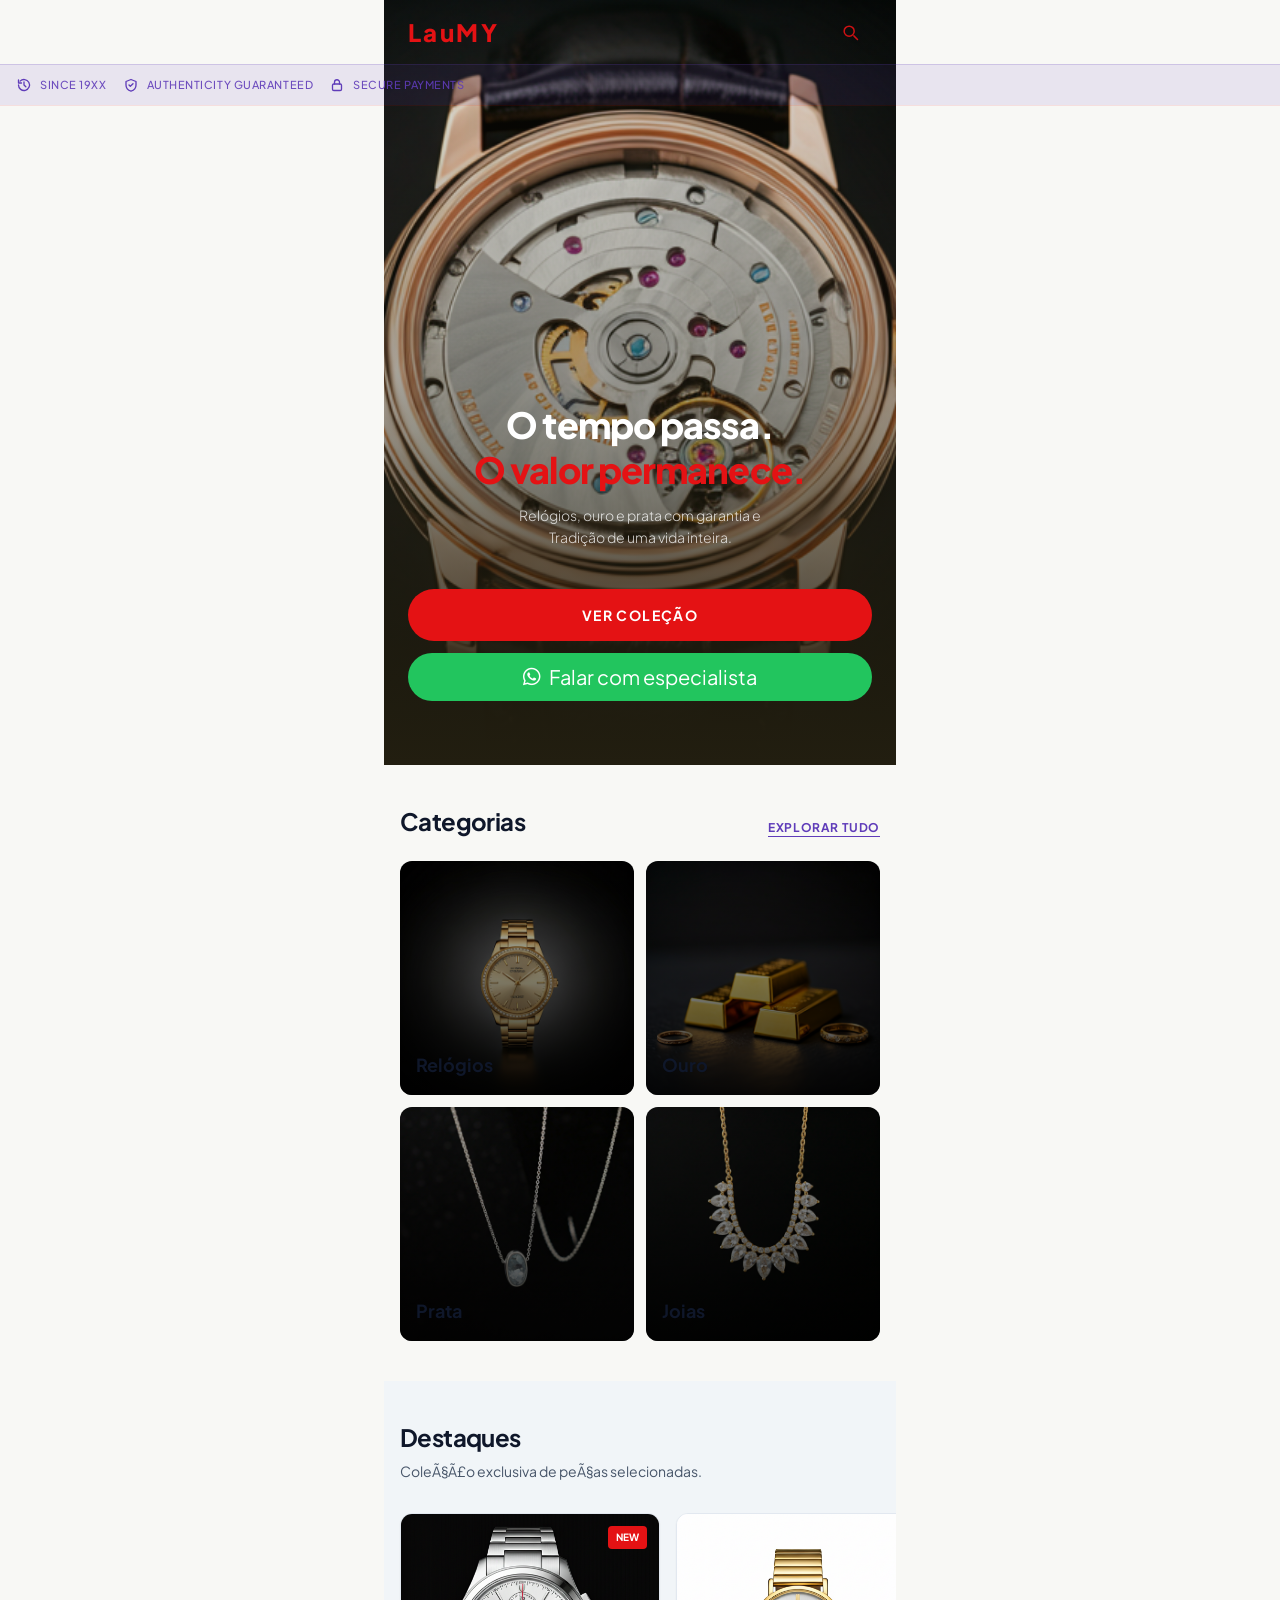
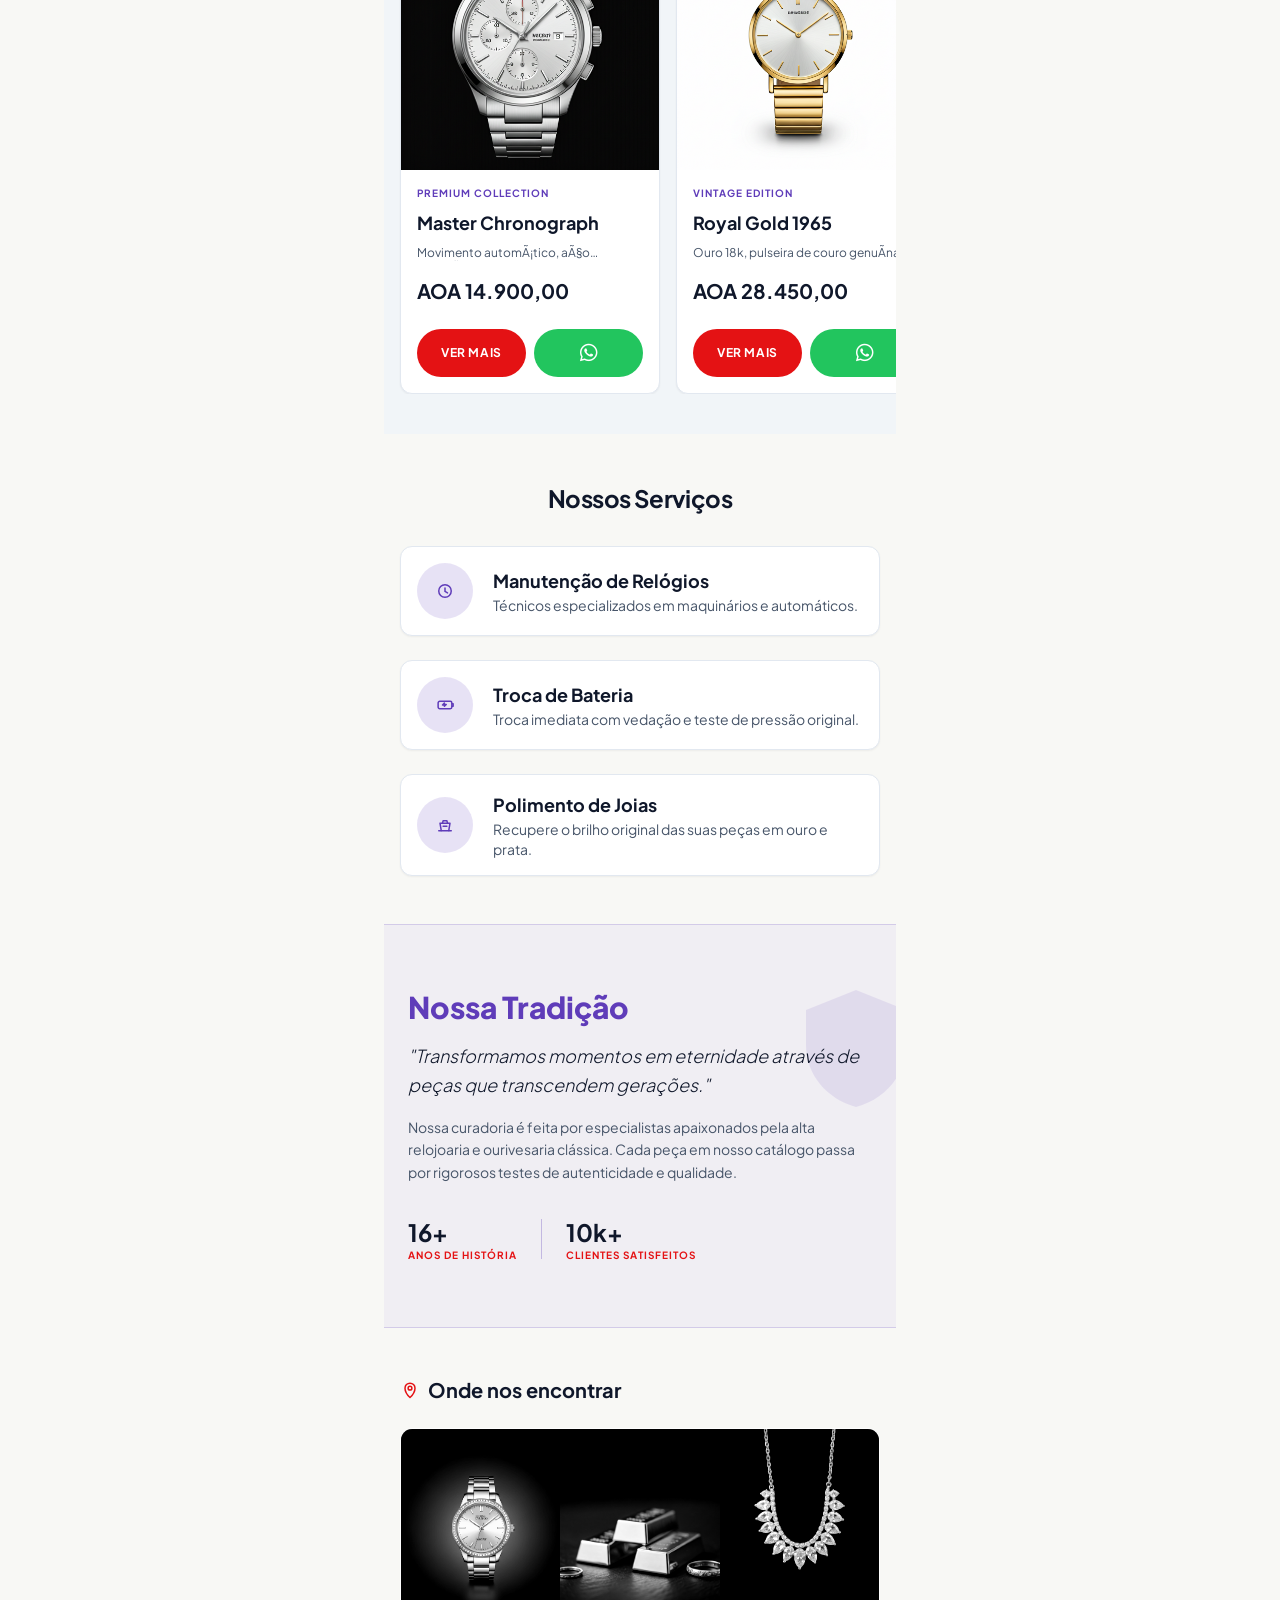
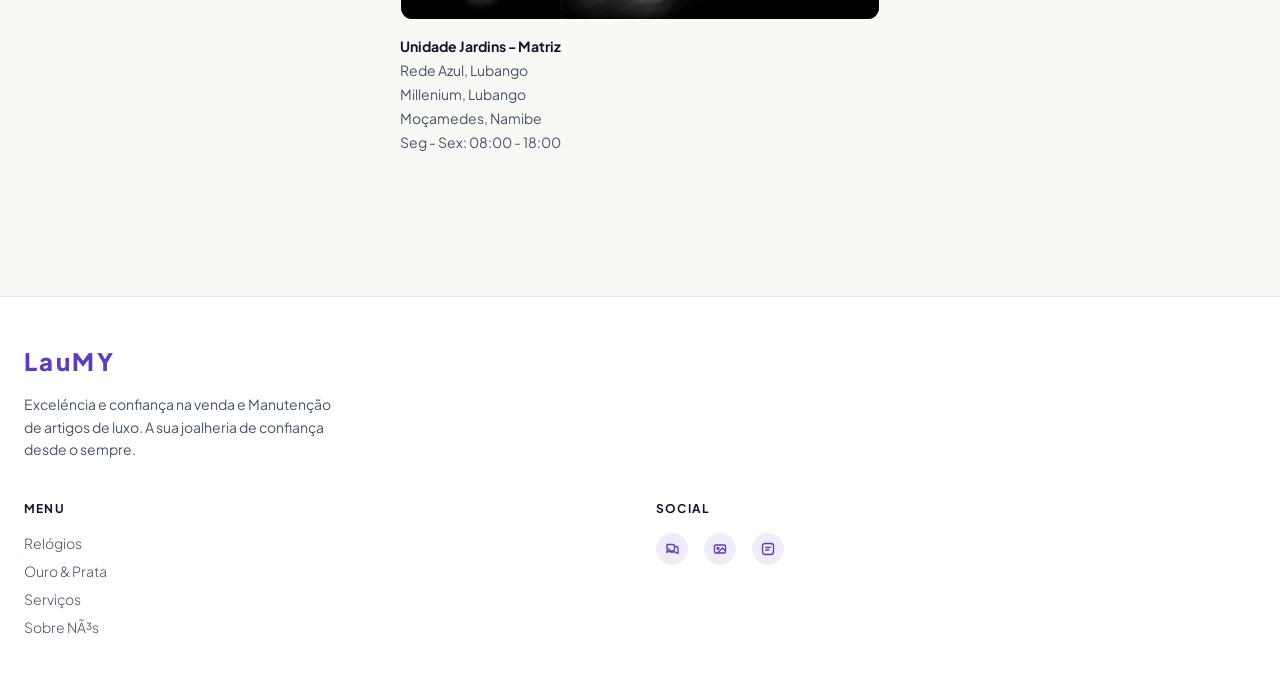
==== index.html @ af0b9d55 "primeiro commit" ====
﻿<!DOCTYPE html>

<html lang="pt-BR">

<head>
    <meta charset="utf-8" />
    <meta content="width=device-width, initial-scale=1.0" name="viewport" />
    <title>LauMY Watch &amp; Jewelry</title>
    <script src="assets/js/tailwind-cdn.forms-container-queries.js"></script>
    <link href="assets/css/plus-jakarta-sans.css" rel="stylesheet" />
    <link href="https://cdnjs.cloudflare.com/ajax/libs/font-awesome/6.7.2/css/all.min.css" rel="stylesheet" />
    <script id="tailwind-config">
        tailwind.config = {
            darkMode: "class",
            theme: {
                extend: {
                    colors: {
                        "primary": "#e41214",
                        "secondary": "#5f3cb9",
                        "background-light": "#f8f8f5",
                        "background-dark": "#221e10",
                    },
                    fontFamily: {
                        "display": ["Plus Jakarta Sans", "sans-serif"]
                    },
                    borderRadius: {
                        "DEFAULT": "0.25rem",
                        "lg": "0.5rem",
                        "xl": "0.75rem",
                        "full": "9999px"
                    },
                },
            },
        }
    </script>
    <style>
        body {
            font-family: 'Plus Jakarta Sans', sans-serif;
        }

        .hide-scrollbar::-webkit-scrollbar {
            display: none;
        }

        .hide-scrollbar {
            -ms-overflow-style: none;
            scrollbar-width: none;
        }

        .icon {
            width: 1.25rem;
            height: 1.25rem;
            stroke: currentColor;
            stroke-width: 1.8;
            fill: none;
            stroke-linecap: round;
            stroke-linejoin: round;
            flex-shrink: 0;
        }

        .icon-sm {
            width: 1rem;
            height: 1rem;
            stroke-width: 2;
        }

        .icon-lg {
            width: 1.5rem;
            height: 1.5rem;
        }
    </style>
    <style>
        body {
            min-height: max(884px, 100dvh);
        }
    </style>
</head>

<body class="bg-background-light text-slate-900 font-display overflow-x-hidden">
    <!-- Top Header -->
    <!-- Header -->
    <header class="fixed top-0 left-0 right-0 z-50 glass-header border-b border-primary/10">
        <div class="flex items-center justify-between px-6 h-16 max-w-lg mx-auto">

            <h1 class="text-2xl font-black tracking-widest text-primary">LauMY</h1>

            <div class="flex items-center gap-3">
                <svg aria-hidden="true" class="icon text-primary/90" viewBox="0 0 24 24">
                    <path d="m21 21-4.35-4.35" />
                    <circle cx="11" cy="11" r="6" />
                </svg>
                <div class="relative">
                </div>
            </div>
        </div>
        <!-- Info Banner (Horizontal Scroll) -->
        <div class="flex max-w-full gap-4 px-4 py-2 overflow-x-auto hide-scrollbar bg-secondary/10 border-t border-secondary/20">
            <div class="flex h-6 shrink-0 items-center justify-center gap-x-2">
                <svg aria-hidden="true" class="icon icon-sm text-secondary" viewBox="0 0 24 24">
                    <path d="M12 7.5v4.5l2.75 2.75" />
                    <path d="M3.75 12a8.25 8.25 0 1 0 2.42-5.83" />
                    <path d="M3.75 4.5v4.5h4.5" />
                </svg>
                <p class="text-[11px] font-medium uppercase tracking-wider text-secondary/90">Since 19XX</p>
            </div>
            <div class="flex h-6 shrink-0 items-center justify-center gap-x-2">
                <svg aria-hidden="true" class="icon icon-sm text-secondary" viewBox="0 0 24 24">
                    <path d="M12 3.75 4.5 6.75v5.25c0 4.5 3.15 8.1 7.5 9.3 4.35-1.2 7.5-4.8 7.5-9.3V6.75L12 3.75Z" />
                    <path d="m9 12 2 2 4-4" />
                </svg>
                <p class="text-[11px] font-medium uppercase tracking-wider text-secondary/90">Authenticity Guaranteed
                </p>
            </div>
            <div class="flex h-6 shrink-0 items-center justify-center gap-x-2">
                <svg aria-hidden="true" class="icon icon-sm text-secondary" viewBox="0 0 24 24">
                    <rect x="5.25" y="10.5" width="13.5" height="9.75" rx="2" />
                    <path d="M8.25 10.5V7.875a3.75 3.75 0 0 1 7.5 0V10.5" />
                </svg>
                <p class="text-[11px] font-medium uppercase tracking-wider text-secondary/90">Secure Payments</p>
            </div>
        </div>
    </header>

    <main class=" pb-24 max-w-lg mx-auto">
        <!-- Hero Section -->
        <section class="relative h-[85vh] w-full">
            <div class="absolute inset-0 overflow-hidden" data-alt="Close up of a LauMY automatic watch movement">
                <video autoplay class="absolute inset-0 h-full w-full object-cover" loop muted playsinline
                    poster="assets/images/landing/hero-bg.png">
                    <source src="assets/videos/video.mp4" type="video/mp4" />
                </video>
                <div
                    class="absolute inset-0 bg-gradient-to-t from-background-dark via-background-dark/40 to-background-dark/10">
                </div>
            </div>
            <div class="relative h-full flex flex-col items-center justify-end p-6 pb-16 text-center gap-6">
                <div class="flex flex-col gap-3">
                    <h2 class="text-4xl font-extrabold leading-tight tracking-tight text-white">
                        O tempo passa.<br /><span class="text-primary">O valor permanece.</span>
                    </h2>
                    <p class="text-sm font-light text-white/80 max-w-[280px] mx-auto leading-relaxed">
                        Relógios, ouro e prata com garantia e Tradição de uma vida inteira.
                    </p>
                </div>
                <div class="flex flex-col w-full gap-3 mt-4">
                    <a href="colecao.html"
                        class="w-full bg-primary text-white py-4 rounded-full font-bold uppercase tracking-widest text-sm hover:bg-[#c40f11] transition-colors inline-flex items-center justify-center">Ver
                        Coleção</a>
                    <button data-platform="whatsapp"
                        class="w-full h-12 bg-green-500 text-white rounded-full hover:bg-green-600 transition flex items-center justify-center gap-2 text-xl">
                        <i class="fa-brands fa-whatsapp"></i>
                        Falar com especialista
                    </button>
                </div>
            </div>
        </section>
        <!-- Categories Section -->
        <section class="p-4 py-10">
            <div class="flex items-end justify-between mb-6">
                <h3 class="text-2xl font-bold tracking-tight">Categorias</h3>
                <a class="text-secondary text-xs font-bold uppercase tracking-wider border-b border-secondary"
                    href="#">Explorar tudo</a>
            </div>
            <div class="grid grid-cols-2 gap-3">
                <div class="group relative aspect-square overflow-hidden rounded-xl">
                    <div class="absolute inset-0 bg-cover bg-center transition-transform duration-500 group-hover:scale-110"
                        data-alt="Selection of LauMY gold watches"
                        style='background-image: linear-gradient(rgba(0,0,0,0.2), rgba(0,0,0,0.8)), url("assets/images/landing/cat-watches.png");'>
                    </div>
                    <div class="absolute inset-0 flex items-end p-4">
                        <p class="text-lg font-bold">Relógios</p>
                    </div>
                </div>
                <div class="group relative aspect-square overflow-hidden rounded-xl">
                    <div class="absolute inset-0 bg-cover bg-center transition-transform duration-500 group-hover:scale-110"
                        data-alt="Gold bars and jewelry"
                        style='background-image: linear-gradient(rgba(0,0,0,0.2), rgba(0,0,0,0.8)), url("assets/images/landing/cat-gold.png");'>
                    </div>
                    <div class="absolute inset-0 flex items-end p-4">
                        <p class="text-lg font-bold">Ouro</p>
                    </div>
                </div>
                <div class="group relative aspect-square overflow-hidden rounded-xl">
                    <div class="absolute inset-0 bg-cover bg-center transition-transform duration-500 group-hover:scale-110"
                        data-alt="Fine silver necklace and earrings"
                        style='background-image: linear-gradient(rgba(0,0,0,0.2), rgba(0,0,0,0.8)), url("assets/images/landing/cat-silver.png");'>
                    </div>
                    <div class="absolute inset-0 flex items-end p-4">
                        <p class="text-lg font-bold">Prata</p>
                    </div>
                </div>
                <div class="group relative aspect-square overflow-hidden rounded-xl">
                    <div class="absolute inset-0 bg-cover bg-center transition-transform duration-500 group-hover:scale-110"
                        data-alt="Sparkling diamond and gold jewelry"
                        style='background-image: linear-gradient(rgba(0,0,0,0.2), rgba(0,0,0,0.8)), url("assets/images/landing/cat-jewelry.png");'>
                    </div>
                    <div class="absolute inset-0 flex items-end p-4">
                        <p class="text-lg font-bold">Joias</p>
                    </div>
                </div>
            </div>
        </section>
        <!-- Featured Watches Showcase -->
        <section class="py-10 bg-slate-100/80">
            <div class="px-4 mb-8">
                <h3 class="text-2xl font-bold tracking-tight mb-2">Destaques</h3>
                <p class="text-slate-600 text-sm">ColeÃ§Ã£o exclusiva de peÃ§as selecionadas.</p>
            </div>
            <div class="flex gap-4 overflow-x-auto hide-scrollbar px-4">
                <!-- Product Card 1 -->
                <div
                    class="min-w-[260px] flex flex-col bg-white rounded-xl overflow-hidden border border-slate-200 shadow-sm">
                    <div class="relative h-64 bg-cover bg-center" data-alt="Silver LauMY chronometer watch"
                        style='background-image: url("assets/images/landing/product-chrono.png");'>
                        <div
                            class="absolute top-3 right-3 bg-primary text-white text-[10px] font-bold px-2 py-1 rounded">
                            NEW</div>
                    </div>
                    <div class="p-4 flex flex-col gap-2">
                        <p class="text-secondary text-[10px] font-bold uppercase tracking-widest">Premium Collection</p>
                        <h4 class="text-lg font-bold">Master Chronograph</h4>
                        <p class="text-slate-600 text-xs line-clamp-1">Movimento automÃ¡tico, aÃ§o inoxidÃ¡vel.</p>
                        <p class="text-xl font-bold mt-2">AOA 14.900,00</p>
                        <div class="grid grid-cols-2 gap-2 mt-4">
                            <button
                                class="bg-primary text-white text-xs font-bold py-2 rounded-full uppercase tracking-wider hover:bg-[#c40f11] transition-colors">ver mais</button>
                            <button data-platform="whatsapp"
                                class="w-full h-12 bg-green-500 text-white rounded-full hover:bg-green-600 transition flex items-center justify-center gap-2 text-xl">
                                <i class="fa-brands fa-whatsapp"></i>
                            </button>
                        </div>
                    </div>
                </div>
                <!-- Product Card 2 -->
                <div
                    class="min-w-[260px] flex flex-col bg-white rounded-xl overflow-hidden border border-slate-200 shadow-sm">
                    <div class="relative h-64 bg-cover bg-center" data-alt="Classic gold dress watch"
                        style='background-image: url("assets/images/landing/product-gold.png");'>
                    </div>
                    <div class="p-4 flex flex-col gap-2">
                        <p class="text-secondary text-[10px] font-bold uppercase tracking-widest">Vintage Edition</p>
                        <h4 class="text-lg font-bold">Royal Gold 1965</h4>
                        <p class="text-slate-600 text-xs line-clamp-1">Ouro 18k, pulseira de couro genuÃ­na.</p>
                        <p class="text-xl font-bold mt-2">AOA 28.450,00</p>
                        <div class="grid grid-cols-2 gap-2 mt-4">
                            <button
                                class="bg-primary text-white text-xs font-bold py-2 rounded-full uppercase tracking-wider hover:bg-[#c40f11] transition-colors">ver mais</button>
                           <button data-platform="whatsapp"
                                class="w-full h-12 bg-green-500 text-white rounded-full hover:bg-green-600 transition flex items-center justify-center gap-2 text-xl">
                                <i class="fa-brands fa-whatsapp"></i>
                            </button>
                        </div>
                    </div>
                </div>
            </div>
        </section>
        <!-- Services Section -->
        <section class="p-4 py-12">
            <h3 class="text-2xl font-bold tracking-tight mb-8 text-center">Nossos Serviços</h3>
            <div class="grid grid-cols-1 gap-6">
                <div class="flex items-center gap-5 p-4 bg-white rounded-xl border border-slate-200 shadow-sm">
                    <div class="size-14 shrink-0 bg-secondary/15 rounded-full flex items-center justify-center">
                        <svg aria-hidden="true" class="icon text-secondary" viewBox="0 0 24 24">
                            <circle cx="12" cy="12" r="7.5" />
                            <path d="M12 8.25v4.25l3 1.75" />
                        </svg>
                    </div>
                    <div>
                        <h4 class="font-bold text-lg">Manutenção de Relógios</h4>
                        <p class="text-sm text-slate-600">Técnicos especializados em maquinários e automáticos.
                        </p>
                    </div>
                </div>
                <div class="flex items-center gap-5 p-4 bg-white rounded-xl border border-slate-200 shadow-sm">
                    <div class="size-14 shrink-0 bg-secondary/15 rounded-full flex items-center justify-center">
                        <svg aria-hidden="true" class="icon text-secondary" viewBox="0 0 24 24">
                            <rect x="3.75" y="7.5" width="16.5" height="9" rx="2" />
                            <path d="M20.25 10.5h1.5v3h-1.5" />
                            <path d="m9 12 2.25-2.25v1.5h2.25L11.25 13.5V12Z" />
                        </svg>
                    </div>
                    <div>
                        <h4 class="font-bold text-lg">Troca de Bateria</h4>
                        <p class="text-sm text-slate-600">Troca imediata com vedação e teste de pressão original.</p>
                    </div>
                </div>
                <div class="flex items-center gap-5 p-4 bg-white rounded-xl border border-slate-200 shadow-sm">
                    <div class="size-14 shrink-0 bg-secondary/15 rounded-full flex items-center justify-center">
                        <svg aria-hidden="true" class="icon text-secondary" viewBox="0 0 24 24">
                            <path d="M4.5 18.75h15" />
                            <path d="M7.5 18.75 6 9.75h12l-1.5 9" />
                            <path d="m9 9.75.75-3h4.5l.75 3" />
                            <path d="M9.75 13.5h4.5" />
                        </svg>
                    </div>
                    <div>
                        <h4 class="font-bold text-lg">Polimento de Joias</h4>
                        <p class="text-sm text-slate-600">Recupere o brilho original das suas peças em ouro e prata.</p>
                    </div>
                </div>
            </div>
        </section>
        <!-- About & Tradition -->
        <section class="relative overflow-hidden py-16 px-6 bg-secondary/5 border-y border-secondary/20">
            <div class="absolute -right-10 top-10 opacity-10">
                <svg aria-hidden="true" class="w-40 h-40 text-secondary" viewBox="0 0 24 24">
                    <path d="M12 3.75 4.5 6.75v5.25c0 4.5 3.15 8.1 7.5 9.3 4.35-1.2 7.5-4.8 7.5-9.3V6.75L12 3.75Z"
                        fill="currentColor" />
                </svg>
            </div>
            <div class="relative z-10 flex flex-col gap-4">
                <h3 class="text-3xl font-extrabold text-secondary">Nossa Tradição</h3>
                <p class="text-lg leading-relaxed font-light italic">
                    "Transformamos momentos em eternidade através de peças que transcendem
                    gerações."
                </p>
                <p class="text-sm text-slate-600 leading-relaxed">
                    Nossa curadoria é feita por especialistas apaixonados pela alta relojoaria e ourivesaria clássica.
                    Cada peça em nosso catálogo passa por rigorosos testes de autenticidade e qualidade.
                </p>
                <div class="mt-4 flex items-center gap-6">
                    <div>
                        <p class="text-2xl font-bold text-slate-900">16+</p>
                        <p class="text-[10px] uppercase tracking-widest text-primary font-bold">Anos de História</p>
                    </div>
                    <div class="w-px h-10 bg-secondary/30"></div>
                    <div>
                        <p class="text-2xl font-bold text-slate-900">10k+</p>
                        <p class="text-[10px] uppercase tracking-widest text-primary font-bold">Clientes Satisfeitos</p>
                    </div>
                </div>
            </div>
        </section>
        <!-- Trust / Maps -->
        <section class="p-4 py-12">
            <h3 class="text-xl font-bold mb-6 flex items-center gap-2">
                <svg aria-hidden="true" class="icon text-primary" viewBox="0 0 24 24">
                    <path d="M12 21s6-5.7 6-11.25a6 6 0 1 0-12 0C6 15.3 12 21 12 21Z" />
                    <circle cx="12" cy="9.75" r="2.25" />
                </svg>
                Onde nos encontrar
            </h3>
            <div class="w-full h-48 rounded-xl overflow-hidden grayscale contrast-125 mb-4 border border-slate-200 grid grid-cols-3">
                <img class="w-full h-full object-cover" data-alt="Luxury watch close-up"
                    src="assets/images/landing/cat-watches.png" />
                <img class="w-full h-full object-cover" data-alt="Gold jewelry details"
                    src="assets/images/landing/cat-gold.png" />
                <img class="w-full h-full object-cover" data-alt="Fine jewelry showcase"
                    src="assets/images/landing/cat-jewelry.png" />
            </div>
            <div class="flex flex-col gap-1 text-sm">
                <p class="font-bold">Unidade Jardins - Matriz</p>
                <p class="text-slate-600">Rede Azul, Lubango</p>
                <p class="text-slate-600">Millenium, Lubango</p>
                <p class="text-slate-600">Moçamedes, Namibe</p>
                <p class="text-slate-600">Seg - Sex: 08:00 - 18:00</p>
            </div>
        </section>
    </main>
    <!-- Footer -->
    <footer class="bg-white py-12 px-6 border-t border-slate-200">
        <div class="flex flex-col gap-10">
            <div class="flex flex-col gap-4">
                <h1 class="text-2xl font-black tracking-widest text-secondary">LauMY</h1>
                <p class="text-sm text-slate-600 leading-relaxed max-w-xs">
                    Exceléncia e confiança na venda e Manutenção de artigos de luxo. A sua joalheria de confiança desde
                    o sempre.
                </p>
            </div>
            <div class="grid grid-cols-2 gap-8">
                <div class="flex flex-col gap-4">
                    <h4 class="text-xs font-bold uppercase tracking-widest text-slate-900">Menu</h4>
                    <ul class="flex flex-col gap-2 text-sm text-slate-600 font-light">
                        <li>Relógios</li>
                        <li>Ouro &amp; Prata</li>
                        <li>Serviços</li>
                        <li>Sobre NÃ³s</li>
                    </ul>
                </div>
                <div class="flex flex-col gap-4">
                    <h4 class="text-xs font-bold uppercase tracking-widest text-slate-900">Social</h4>
                    <div class="flex gap-4">
                        <div
                            class="size-8 rounded-full bg-secondary/10 flex items-center justify-center text-secondary">
                            <svg aria-hidden="true" class="icon icon-sm" viewBox="0 0 24 24">
                                <path
                                    d="M15.75 8.25h3a2.25 2.25 0 0 1 2.25 2.25v8.25l-4.5-2.25H9.75A2.25 2.25 0 0 1 7.5 14.25V11.25" />
                                <path
                                    d="M4.5 5.25h9A2.25 2.25 0 0 1 15.75 7.5v5.25A2.25 2.25 0 0 1 13.5 15h-6l-3 2.25V7.5A2.25 2.25 0 0 1 6.75 5.25Z" />
                            </svg>
                        </div>
                        <div
                            class="size-8 rounded-full bg-secondary/10 flex items-center justify-center text-secondary">
                            <svg aria-hidden="true" class="icon icon-sm" viewBox="0 0 24 24">
                                <rect x="3.75" y="6" width="16.5" height="12" rx="2" />
                                <circle cx="9" cy="11" r="1.5" />
                                <path d="m20.25 15-4.5-4.5L9 17.25" />
                            </svg>
                        </div>
                        <div
                            class="size-8 rounded-full bg-secondary/10 flex items-center justify-center text-secondary">
                            <svg aria-hidden="true" class="icon icon-sm" viewBox="0 0 24 24">
                                <path d="M8.625 9.75h6.75" />
                                <path d="M8.625 13.5h4.5" />
                                <path
                                    d="M7.5 20.25h9a3.75 3.75 0 0 0 3.75-3.75v-9A3.75 3.75 0 0 0 16.5 3.75h-9A3.75 3.75 0 0 0 3.75 7.5v9A3.75 3.75 0 0 0 7.5 20.25Z" />
                            </svg>
                        </div>
                    </div>
                </div>
            </div>

        </div>
    </footer>

</body>

</html>
---- assets/css/plus-jakarta-sans.css ----
/* cyrillic-ext */
@font-face {
  font-family: 'Plus Jakarta Sans';
  font-style: normal;
  font-weight: 200;
  font-display: swap;
  src: url(../fonts/font-5.woff2) format('woff2');
  unicode-range: U+0460-052F, U+1C80-1C8A, U+20B4, U+2DE0-2DFF, U+A640-A69F, U+FE2E-FE2F;
}
/* vietnamese */
@font-face {
  font-family: 'Plus Jakarta Sans';
  font-style: normal;
  font-weight: 200;
  font-display: swap;
  src: url(../fonts/font-4.woff2) format('woff2');
  unicode-range: U+0102-0103, U+0110-0111, U+0128-0129, U+0168-0169, U+01A0-01A1, U+01AF-01B0, U+0300-0301, U+0303-0304, U+0308-0309, U+0323, U+0329, U+1EA0-1EF9, U+20AB;
}
/* latin-ext */
@font-face {
  font-family: 'Plus Jakarta Sans';
  font-style: normal;
  font-weight: 200;
  font-display: swap;
  src: url(../fonts/font-3.woff2) format('woff2');
  unicode-range: U+0100-02BA, U+02BD-02C5, U+02C7-02CC, U+02CE-02D7, U+02DD-02FF, U+0304, U+0308, U+0329, U+1D00-1DBF, U+1E00-1E9F, U+1EF2-1EFF, U+2020, U+20A0-20AB, U+20AD-20C0, U+2113, U+2C60-2C7F, U+A720-A7FF;
}
/* latin */
@font-face {
  font-family: 'Plus Jakarta Sans';
  font-style: normal;
  font-weight: 200;
  font-display: swap;
  src: url(../fonts/font-2.woff2) format('woff2');
  unicode-range: U+0000-00FF, U+0131, U+0152-0153, U+02BB-02BC, U+02C6, U+02DA, U+02DC, U+0304, U+0308, U+0329, U+2000-206F, U+20AC, U+2122, U+2191, U+2193, U+2212, U+2215, U+FEFF, U+FFFD;
}
/* cyrillic-ext */
@font-face {
  font-family: 'Plus Jakarta Sans';
  font-style: normal;
  font-weight: 300;
  font-display: swap;
  src: url(../fonts/font-5.woff2) format('woff2');
  unicode-range: U+0460-052F, U+1C80-1C8A, U+20B4, U+2DE0-2DFF, U+A640-A69F, U+FE2E-FE2F;
}
/* vietnamese */
@font-face {
  font-family: 'Plus Jakarta Sans';
  font-style: normal;
  font-weight: 300;
  font-display: swap;
  src: url(../fonts/font-4.woff2) format('woff2');
  unicode-range: U+0102-0103, U+0110-0111, U+0128-0129, U+0168-0169, U+01A0-01A1, U+01AF-01B0, U+0300-0301, U+0303-0304, U+0308-0309, U+0323, U+0329, U+1EA0-1EF9, U+20AB;
}
/* latin-ext */
@font-face {
  font-family: 'Plus Jakarta Sans';
  font-style: normal;
  font-weight: 300;
  font-display: swap;
  src: url(../fonts/font-3.woff2) format('woff2');
  unicode-range: U+0100-02BA, U+02BD-02C5, U+02C7-02CC, U+02CE-02D7, U+02DD-02FF, U+0304, U+0308, U+0329, U+1D00-1DBF, U+1E00-1E9F, U+1EF2-1EFF, U+2020, U+20A0-20AB, U+20AD-20C0, U+2113, U+2C60-2C7F, U+A720-A7FF;
}
/* latin */
@font-face {
  font-family: 'Plus Jakarta Sans';
  font-style: normal;
  font-weight: 300;
  font-display: swap;
  src: url(../fonts/font-2.woff2) format('woff2');
  unicode-range: U+0000-00FF, U+0131, U+0152-0153, U+02BB-02BC, U+02C6, U+02DA, U+02DC, U+0304, U+0308, U+0329, U+2000-206F, U+20AC, U+2122, U+2191, U+2193, U+2212, U+2215, U+FEFF, U+FFFD;
}
/* cyrillic-ext */
@font-face {
  font-family: 'Plus Jakarta Sans';
  font-style: normal;
  font-weight: 400;
  font-display: swap;
  src: url(../fonts/font-5.woff2) format('woff2');
  unicode-range: U+0460-052F, U+1C80-1C8A, U+20B4, U+2DE0-2DFF, U+A640-A69F, U+FE2E-FE2F;
}
/* vietnamese */
@font-face {
  font-family: 'Plus Jakarta Sans';
  font-style: normal;
  font-weight: 400;
  font-display: swap;
  src: url(../fonts/font-4.woff2) format('woff2');
  unicode-range: U+0102-0103, U+0110-0111, U+0128-0129, U+0168-0169, U+01A0-01A1, U+01AF-01B0, U+0300-0301, U+0303-0304, U+0308-0309, U+0323, U+0329, U+1EA0-1EF9, U+20AB;
}
/* latin-ext */
@font-face {
  font-family: 'Plus Jakarta Sans';
  font-style: normal;
  font-weight: 400;
  font-display: swap;
  src: url(../fonts/font-3.woff2) format('woff2');
  unicode-range: U+0100-02BA, U+02BD-02C5, U+02C7-02CC, U+02CE-02D7, U+02DD-02FF, U+0304, U+0308, U+0329, U+1D00-1DBF, U+1E00-1E9F, U+1EF2-1EFF, U+2020, U+20A0-20AB, U+20AD-20C0, U+2113, U+2C60-2C7F, U+A720-A7FF;
}
/* latin */
@font-face {
  font-family: 'Plus Jakarta Sans';
  font-style: normal;
  font-weight: 400;
  font-display: swap;
  src: url(../fonts/font-2.woff2) format('woff2');
  unicode-range: U+0000-00FF, U+0131, U+0152-0153, U+02BB-02BC, U+02C6, U+02DA, U+02DC, U+0304, U+0308, U+0329, U+2000-206F, U+20AC, U+2122, U+2191, U+2193, U+2212, U+2215, U+FEFF, U+FFFD;
}
/* cyrillic-ext */
@font-face {
  font-family: 'Plus Jakarta Sans';
  font-style: normal;
  font-weight: 500;
  font-display: swap;
  src: url(../fonts/font-5.woff2) format('woff2');
  unicode-range: U+0460-052F, U+1C80-1C8A, U+20B4, U+2DE0-2DFF, U+A640-A69F, U+FE2E-FE2F;
}
/* vietnamese */
@font-face {
  font-family: 'Plus Jakarta Sans';
  font-style: normal;
  font-weight: 500;
  font-display: swap;
  src: url(../fonts/font-4.woff2) format('woff2');
  unicode-range: U+0102-0103, U+0110-0111, U+0128-0129, U+0168-0169, U+01A0-01A1, U+01AF-01B0, U+0300-0301, U+0303-0304, U+0308-0309, U+0323, U+0329, U+1EA0-1EF9, U+20AB;
}
/* latin-ext */
@font-face {
  font-family: 'Plus Jakarta Sans';
  font-style: normal;
  font-weight: 500;
  font-display: swap;
  src: url(../fonts/font-3.woff2) format('woff2');
  unicode-range: U+0100-02BA, U+02BD-02C5, U+02C7-02CC, U+02CE-02D7, U+02DD-02FF, U+0304, U+0308, U+0329, U+1D00-1DBF, U+1E00-1E9F, U+1EF2-1EFF, U+2020, U+20A0-20AB, U+20AD-20C0, U+2113, U+2C60-2C7F, U+A720-A7FF;
}
/* latin */
@font-face {
  font-family: 'Plus Jakarta Sans';
  font-style: normal;
  font-weight: 500;
  font-display: swap;
  src: url(../fonts/font-2.woff2) format('woff2');
  unicode-range: U+0000-00FF, U+0131, U+0152-0153, U+02BB-02BC, U+02C6, U+02DA, U+02DC, U+0304, U+0308, U+0329, U+2000-206F, U+20AC, U+2122, U+2191, U+2193, U+2212, U+2215, U+FEFF, U+FFFD;
}
/* cyrillic-ext */
@font-face {
  font-family: 'Plus Jakarta Sans';
  font-style: normal;
  font-weight: 600;
  font-display: swap;
  src: url(../fonts/font-5.woff2) format('woff2');
  unicode-range: U+0460-052F, U+1C80-1C8A, U+20B4, U+2DE0-2DFF, U+A640-A69F, U+FE2E-FE2F;
}
/* vietnamese */
@font-face {
  font-family: 'Plus Jakarta Sans';
  font-style: normal;
  font-weight: 600;
  font-display: swap;
  src: url(../fonts/font-4.woff2) format('woff2');
  unicode-range: U+0102-0103, U+0110-0111, U+0128-0129, U+0168-0169, U+01A0-01A1, U+01AF-01B0, U+0300-0301, U+0303-0304, U+0308-0309, U+0323, U+0329, U+1EA0-1EF9, U+20AB;
}
/* latin-ext */
@font-face {
  font-family: 'Plus Jakarta Sans';
  font-style: normal;
  font-weight: 600;
  font-display: swap;
  src: url(../fonts/font-3.woff2) format('woff2');
  unicode-range: U+0100-02BA, U+02BD-02C5, U+02C7-02CC, U+02CE-02D7, U+02DD-02FF, U+0304, U+0308, U+0329, U+1D00-1DBF, U+1E00-1E9F, U+1EF2-1EFF, U+2020, U+20A0-20AB, U+20AD-20C0, U+2113, U+2C60-2C7F, U+A720-A7FF;
}
/* latin */
@font-face {
  font-family: 'Plus Jakarta Sans';
  font-style: normal;
  font-weight: 600;
  font-display: swap;
  src: url(../fonts/font-2.woff2) format('woff2');
  unicode-range: U+0000-00FF, U+0131, U+0152-0153, U+02BB-02BC, U+02C6, U+02DA, U+02DC, U+0304, U+0308, U+0329, U+2000-206F, U+20AC, U+2122, U+2191, U+2193, U+2212, U+2215, U+FEFF, U+FFFD;
}
/* cyrillic-ext */
@font-face {
  font-family: 'Plus Jakarta Sans';
  font-style: normal;
  font-weight: 700;
  font-display: swap;
  src: url(../fonts/font-5.woff2) format('woff2');
  unicode-range: U+0460-052F, U+1C80-1C8A, U+20B4, U+2DE0-2DFF, U+A640-A69F, U+FE2E-FE2F;
}
/* vietnamese */
@font-face {
  font-family: 'Plus Jakarta Sans';
  font-style: normal;
  font-weight: 700;
  font-display: swap;
  src: url(../fonts/font-4.woff2) format('woff2');
  unicode-range: U+0102-0103, U+0110-0111, U+0128-0129, U+0168-0169, U+01A0-01A1, U+01AF-01B0, U+0300-0301, U+0303-0304, U+0308-0309, U+0323, U+0329, U+1EA0-1EF9, U+20AB;
}
/* latin-ext */
@font-face {
  font-family: 'Plus Jakarta Sans';
  font-style: normal;
  font-weight: 700;
  font-display: swap;
  src: url(../fonts/font-3.woff2) format('woff2');
  unicode-range: U+0100-02BA, U+02BD-02C5, U+02C7-02CC, U+02CE-02D7, U+02DD-02FF, U+0304, U+0308, U+0329, U+1D00-1DBF, U+1E00-1E9F, U+1EF2-1EFF, U+2020, U+20A0-20AB, U+20AD-20C0, U+2113, U+2C60-2C7F, U+A720-A7FF;
}
/* latin */
@font-face {
  font-family: 'Plus Jakarta Sans';
  font-style: normal;
  font-weight: 700;
  font-display: swap;
  src: url(../fonts/font-2.woff2) format('woff2');
  unicode-range: U+0000-00FF, U+0131, U+0152-0153, U+02BB-02BC, U+02C6, U+02DA, U+02DC, U+0304, U+0308, U+0329, U+2000-206F, U+20AC, U+2122, U+2191, U+2193, U+2212, U+2215, U+FEFF, U+FFFD;
}
/* cyrillic-ext */
@font-face {
  font-family: 'Plus Jakarta Sans';
  font-style: normal;
  font-weight: 800;
  font-display: swap;
  src: url(../fonts/font-5.woff2) format('woff2');
  unicode-range: U+0460-052F, U+1C80-1C8A, U+20B4, U+2DE0-2DFF, U+A640-A69F, U+FE2E-FE2F;
}
/* vietnamese */
@font-face {
  font-family: 'Plus Jakarta Sans';
  font-style: normal;
  font-weight: 800;
  font-display: swap;
  src: url(../fonts/font-4.woff2) format('woff2');
  unicode-range: U+0102-0103, U+0110-0111, U+0128-0129, U+0168-0169, U+01A0-01A1, U+01AF-01B0, U+0300-0301, U+0303-0304, U+0308-0309, U+0323, U+0329, U+1EA0-1EF9, U+20AB;
}
/* latin-ext */
@font-face {
  font-family: 'Plus Jakarta Sans';
  font-style: normal;
  font-weight: 800;
  font-display: swap;
  src: url(../fonts/font-3.woff2) format('woff2');
  unicode-range: U+0100-02BA, U+02BD-02C5, U+02C7-02CC, U+02CE-02D7, U+02DD-02FF, U+0304, U+0308, U+0329, U+1D00-1DBF, U+1E00-1E9F, U+1EF2-1EFF, U+2020, U+20A0-20AB, U+20AD-20C0, U+2113, U+2C60-2C7F, U+A720-A7FF;
}
/* latin */
@font-face {
  font-family: 'Plus Jakarta Sans';
  font-style: normal;
  font-weight: 800;
  font-display: swap;
  src: url(../fonts/font-2.woff2) format('woff2');
  unicode-range: U+0000-00FF, U+0131, U+0152-0153, U+02BB-02BC, U+02C6, U+02DA, U+02DC, U+0304, U+0308, U+0329, U+2000-206F, U+20AC, U+2122, U+2191, U+2193, U+2212, U+2215, U+FEFF, U+FFFD;
}
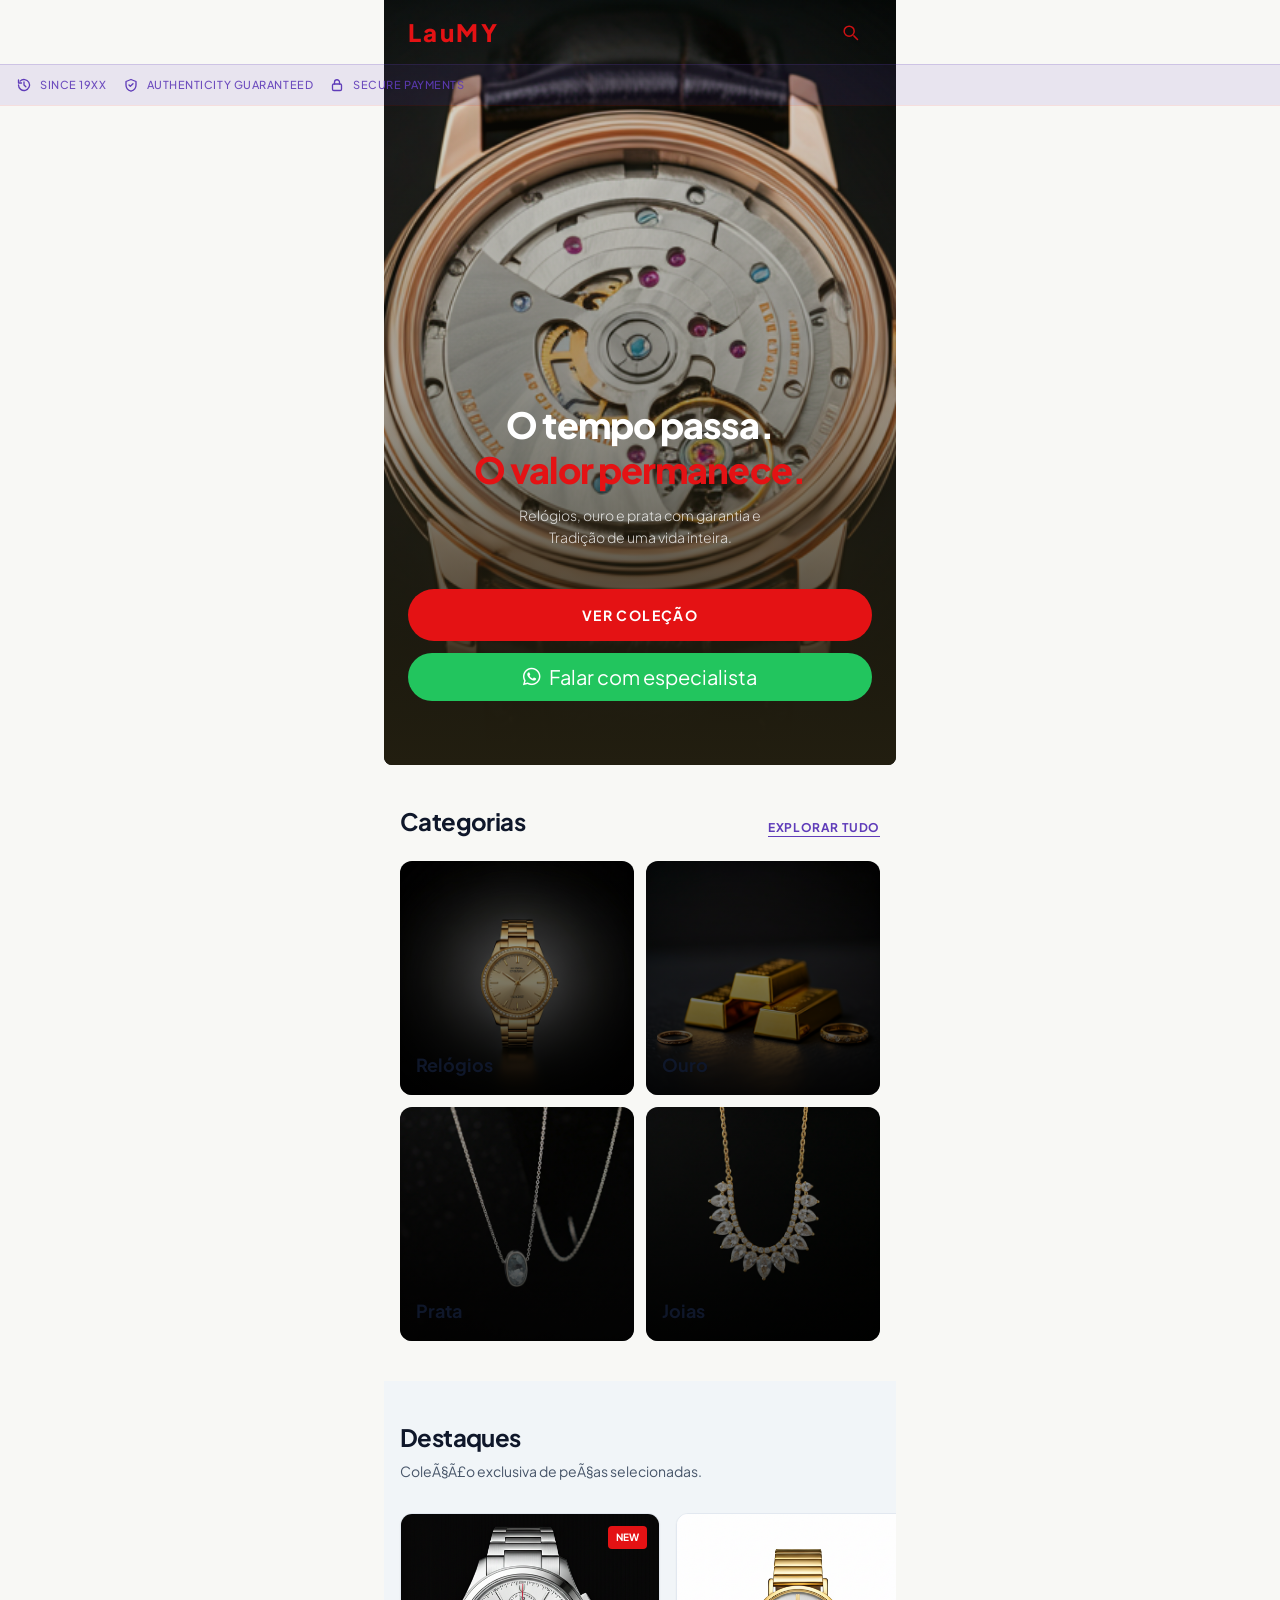
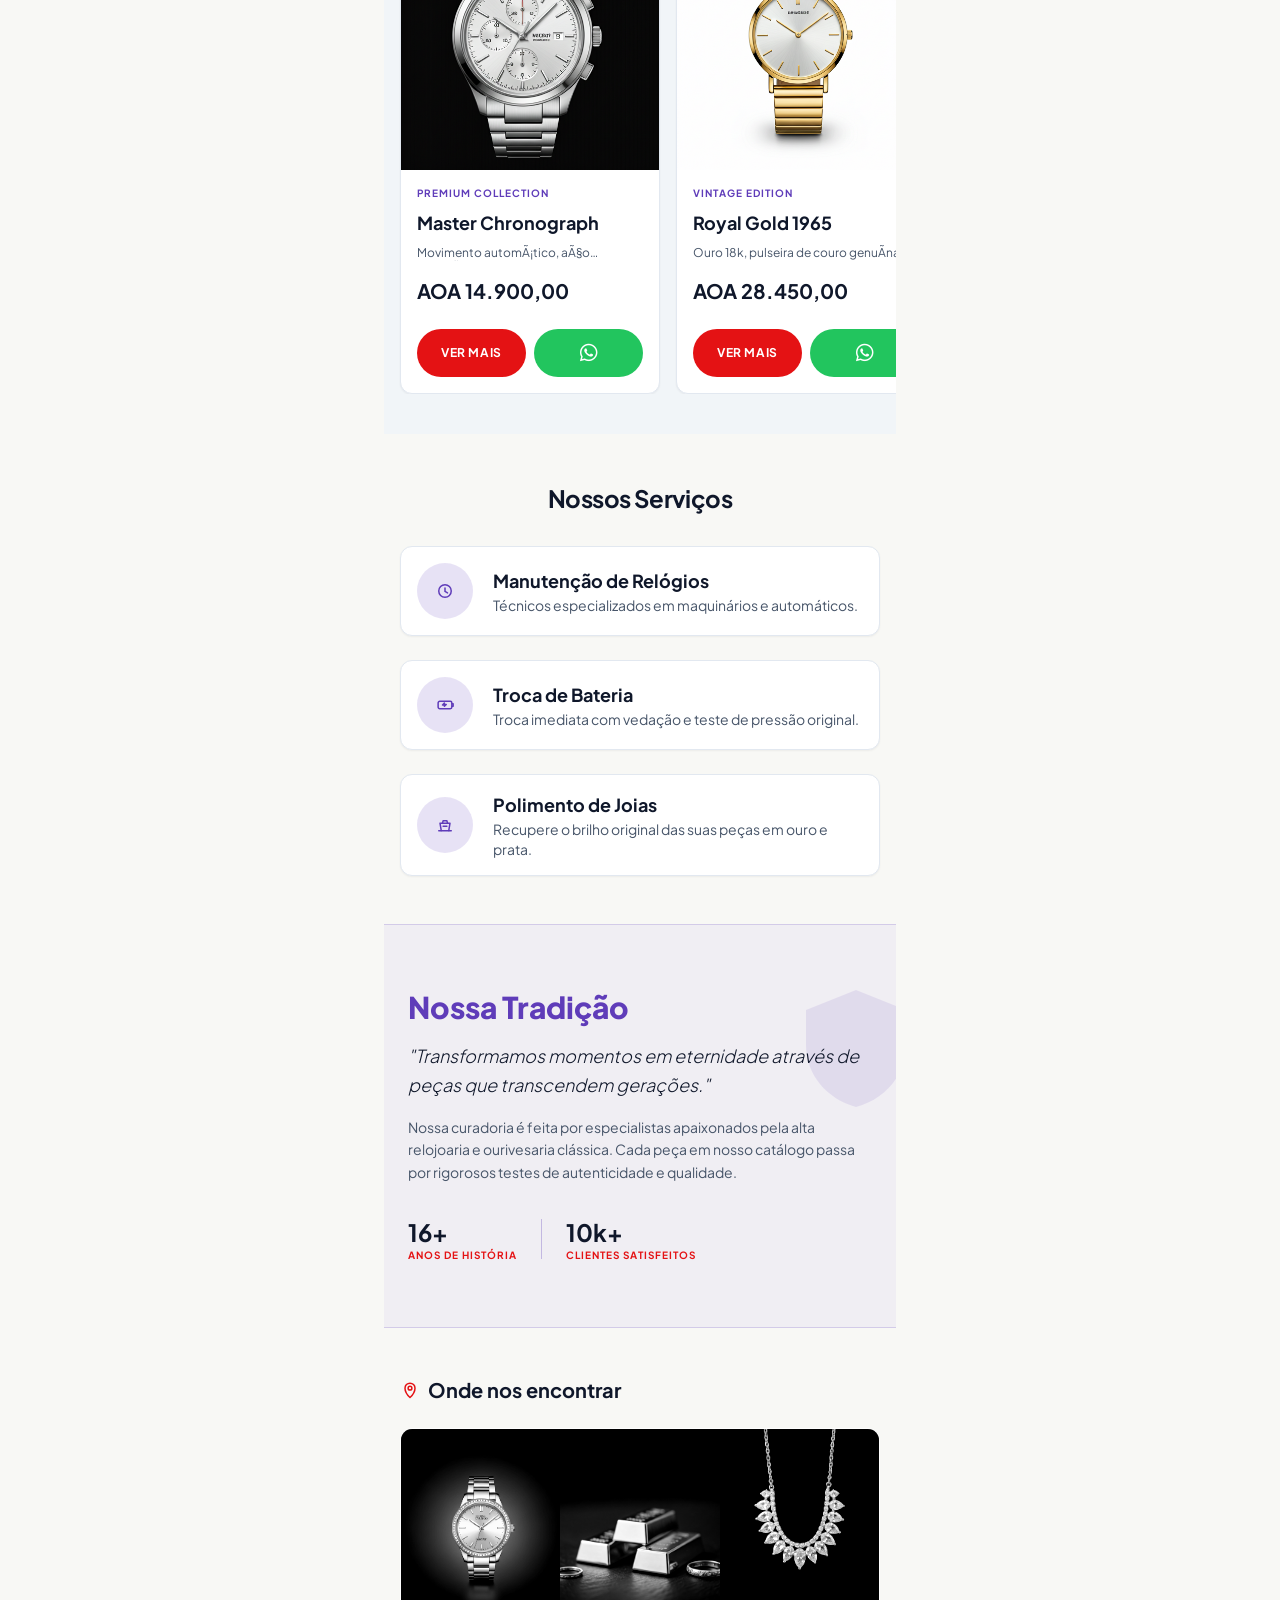
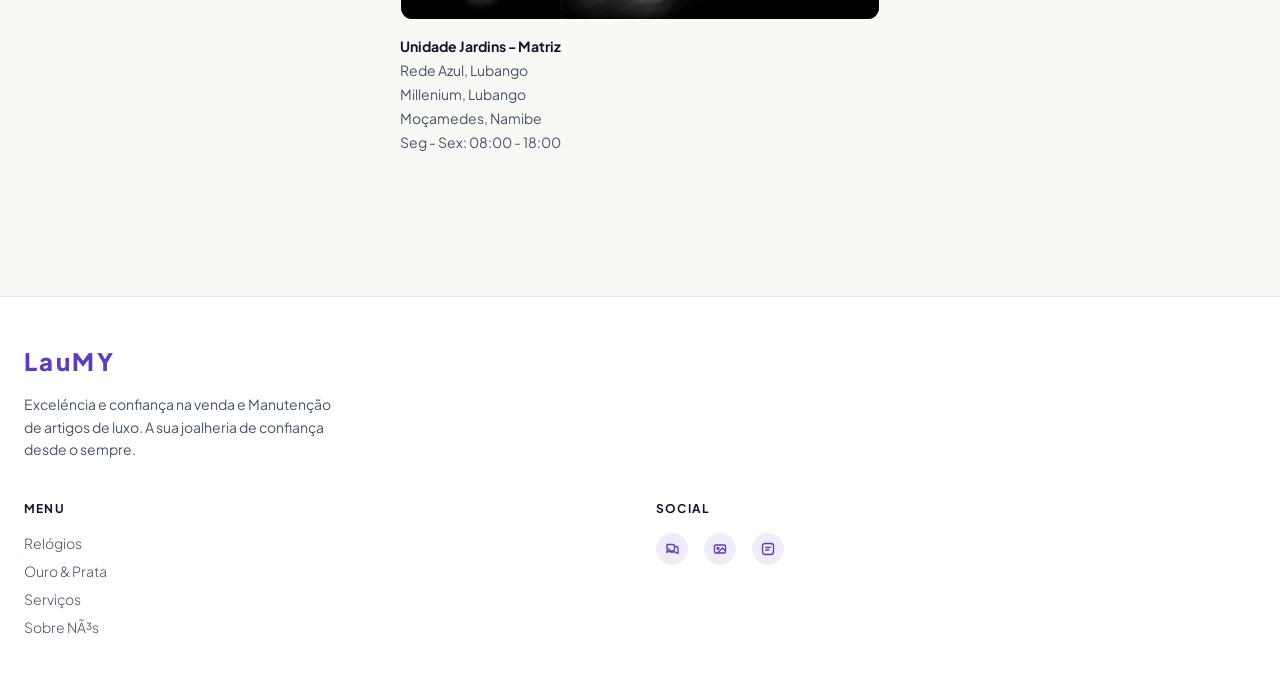
==== commit ed249162: "update" ====
--- a/index.html
+++ b/index.html
@@ -124,8 +124,10 @@
     <main class=" pb-24 max-w-lg mx-auto">
         <!-- Hero Section -->
         <section class="relative h-[85vh] w-full">
-            <div class="absolute inset-0 overflow-hidden" data-alt="Close up of a LauMY automatic watch movement">
-                <video autoplay class="absolute inset-0 h-full w-full object-cover" loop muted playsinline
+            <div class="absolute inset-0 overflow-hidden rounded-b-lg" data-alt="Close up of a LauMY automatic watch movement">
+                <video autoplay muted loop playsinline webkit-playsinline x5-playsinline
+                    x5-video-player-type="h5" x5-video-player-fullscreen="false" preload="auto"
+                    class="absolute inset-0 h-full w-full object-cover"
                     poster="assets/images/landing/hero-bg.png">
                     <source src="assets/videos/video.mp4" type="video/mp4" />
                 </video>
@@ -413,6 +415,45 @@
         </div>
     </footer>
 
+    <script>
+        (() => {
+            const autoplayVideos = Array.from(document.querySelectorAll("video[autoplay]"));
+            if (autoplayVideos.length === 0) return;
+
+            const tryPlay = (video) => {
+                video.muted = true;
+                video.defaultMuted = true;
+                video.playsInline = true;
+                video.setAttribute("muted", "");
+                video.setAttribute("playsinline", "");
+                video.setAttribute("webkit-playsinline", "true");
+                video.setAttribute("x5-playsinline", "true");
+                video.setAttribute("x5-video-player-type", "h5");
+                video.setAttribute("x5-video-player-fullscreen", "false");
+
+                const playPromise = video.play();
+                if (playPromise && typeof playPromise.catch === "function") {
+                    playPromise.catch(() => { });
+                }
+            };
+
+            autoplayVideos.forEach((video) => {
+                tryPlay(video);
+                video.addEventListener("loadedmetadata", () => tryPlay(video), { once: true });
+                video.addEventListener("canplay", () => tryPlay(video), { once: true });
+            });
+
+            const resumeAll = () => autoplayVideos.forEach(tryPlay);
+
+            document.addEventListener("visibilitychange", () => {
+                if (!document.hidden) resumeAll();
+            });
+
+            ["touchstart", "click", "scroll"].forEach((eventName) => {
+                window.addEventListener(eventName, resumeAll, { passive: true, once: true });
+            });
+        })();
+    </script>
 </body>
 
 </html>
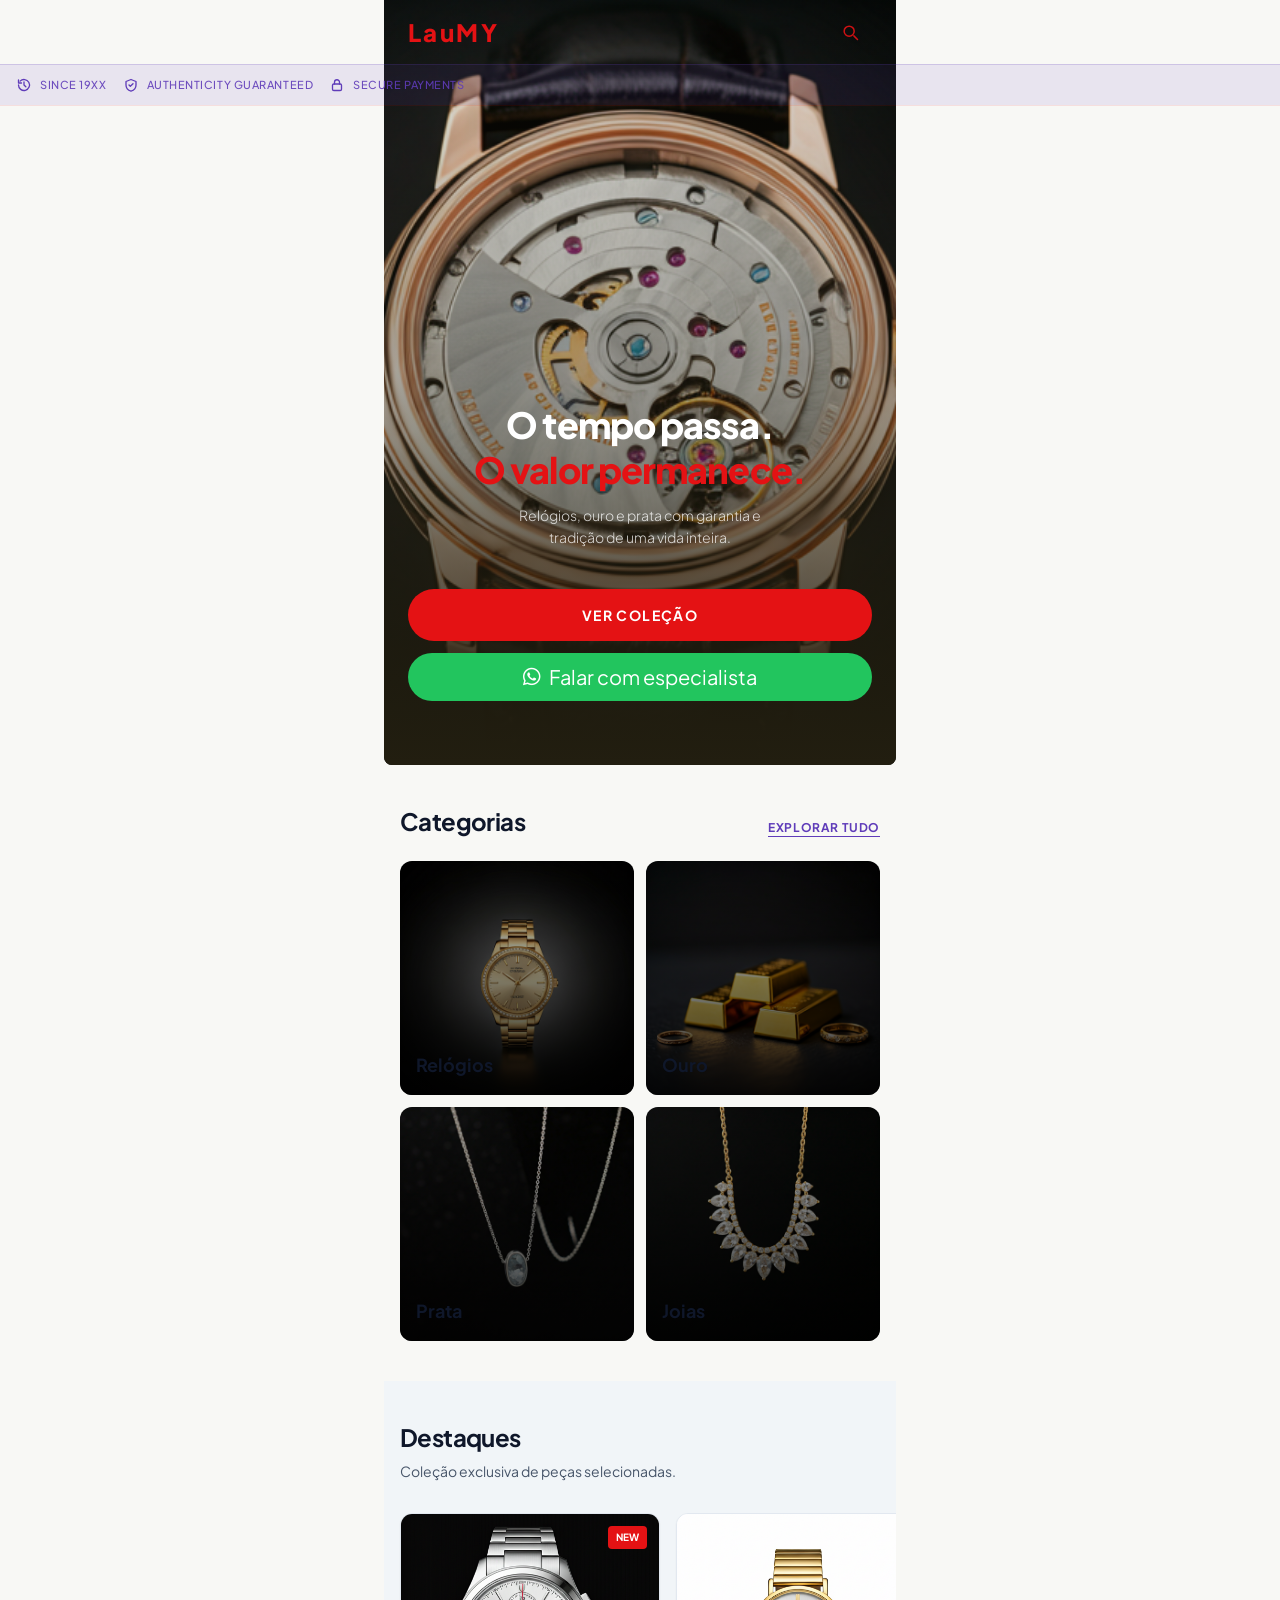
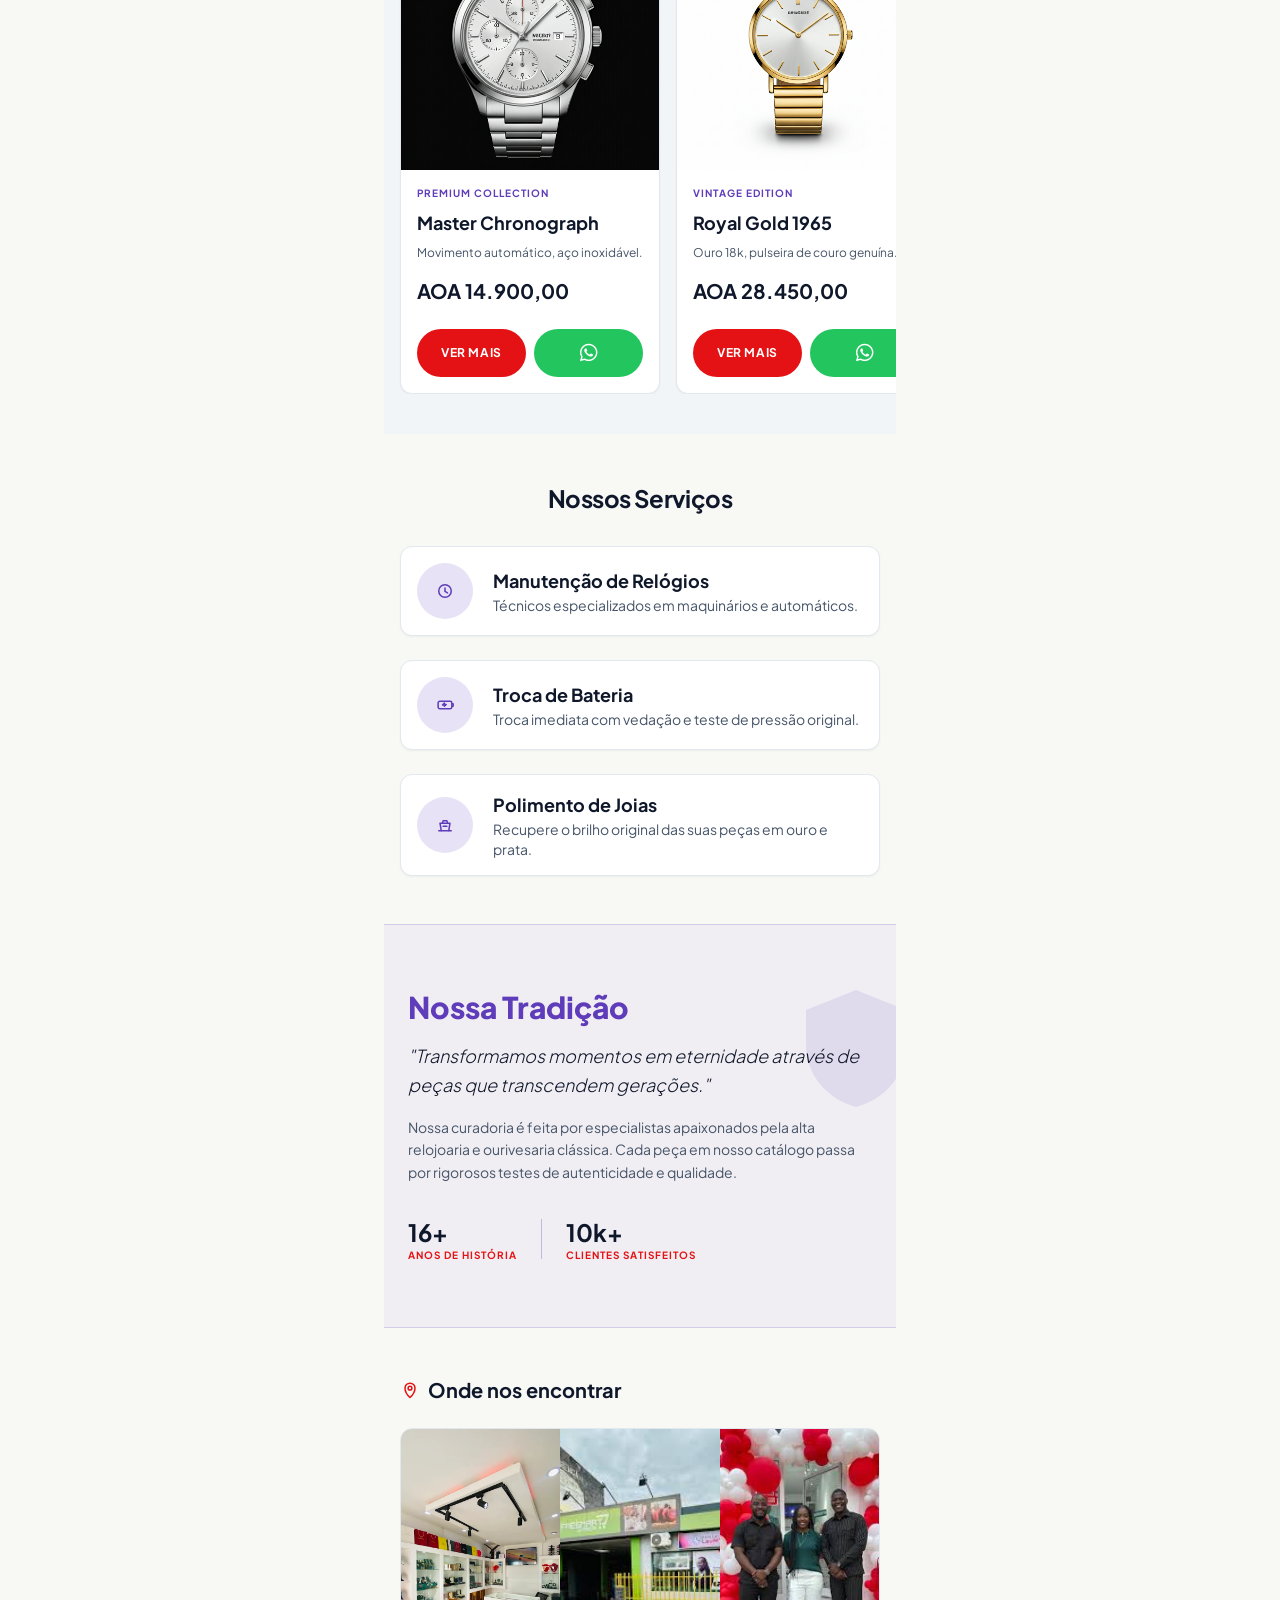
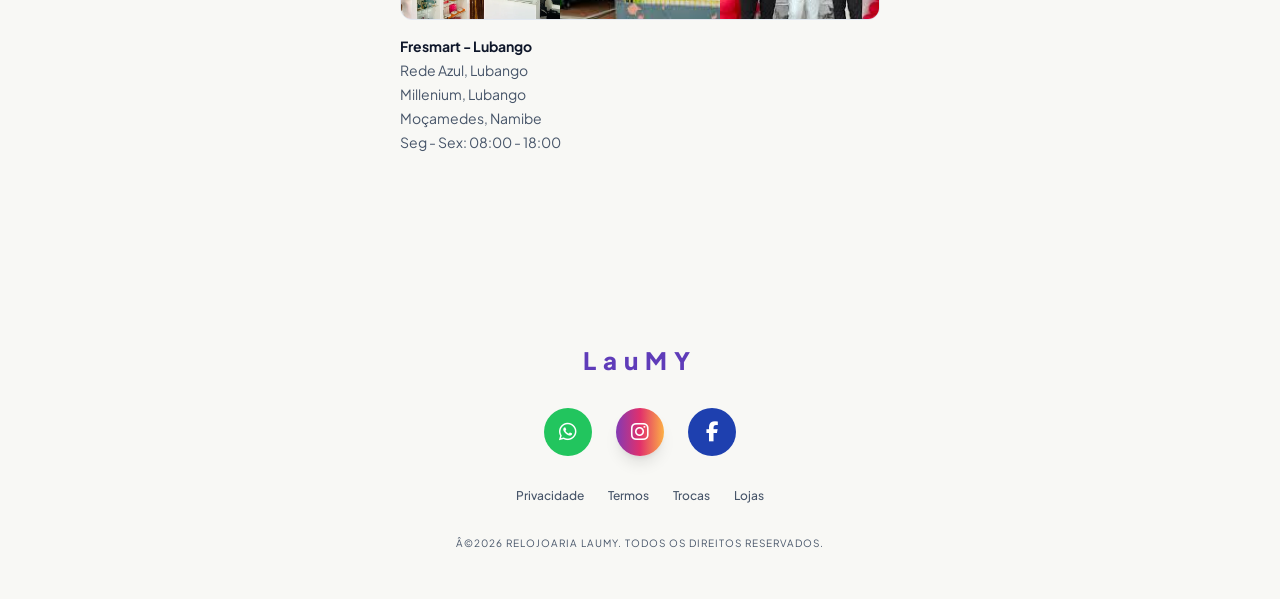
==== commit f88a1013: "update" ====
--- a/index.html
+++ b/index.html
@@ -1,7 +1,5 @@
 ﻿<!DOCTYPE html>
-
 <html lang="pt-BR">
-
 <head>
     <meta charset="utf-8" />
     <meta content="width=device-width, initial-scale=1.0" name="viewport" />
@@ -141,18 +139,19 @@
                         O tempo passa.<br /><span class="text-primary">O valor permanece.</span>
                     </h2>
                     <p class="text-sm font-light text-white/80 max-w-[280px] mx-auto leading-relaxed">
-                        Relógios, ouro e prata com garantia e Tradição de uma vida inteira.
+                        Relógios, ouro e prata com garantia e tradição de uma vida inteira.
                     </p>
                 </div>
                 <div class="flex flex-col w-full gap-3 mt-4">
                     <a href="colecao.html"
                         class="w-full bg-primary text-white py-4 rounded-full font-bold uppercase tracking-widest text-sm hover:bg-[#c40f11] transition-colors inline-flex items-center justify-center">Ver
                         Coleção</a>
-                    <button data-platform="whatsapp"
+                    <a href="https://wa.me/244933170799?text=Ol%C3%A1%20Eldissone%20Vilonga" target="_blank"
+                        rel="noopener noreferrer"
                         class="w-full h-12 bg-green-500 text-white rounded-full hover:bg-green-600 transition flex items-center justify-center gap-2 text-xl">
                         <i class="fa-brands fa-whatsapp"></i>
                         Falar com especialista
-                    </button>
+                    </a>
                 </div>
             </div>
         </section>
@@ -206,7 +205,7 @@
         <section class="py-10 bg-slate-100/80">
             <div class="px-4 mb-8">
                 <h3 class="text-2xl font-bold tracking-tight mb-2">Destaques</h3>
-                <p class="text-slate-600 text-sm">ColeÃ§Ã£o exclusiva de peÃ§as selecionadas.</p>
+                <p class="text-slate-600 text-sm">Coleção exclusiva de peças selecionadas.</p>
             </div>
             <div class="flex gap-4 overflow-x-auto hide-scrollbar px-4">
                 <!-- Product Card 1 -->
@@ -221,15 +220,16 @@
                     <div class="p-4 flex flex-col gap-2">
                         <p class="text-secondary text-[10px] font-bold uppercase tracking-widest">Premium Collection</p>
                         <h4 class="text-lg font-bold">Master Chronograph</h4>
-                        <p class="text-slate-600 text-xs line-clamp-1">Movimento automÃ¡tico, aÃ§o inoxidÃ¡vel.</p>
+                        <p class="text-slate-600 text-xs line-clamp-1">Movimento automático, aço inoxidável.</p>
                         <p class="text-xl font-bold mt-2">AOA 14.900,00</p>
                         <div class="grid grid-cols-2 gap-2 mt-4">
                             <button
                                 class="bg-primary text-white text-xs font-bold py-2 rounded-full uppercase tracking-wider hover:bg-[#c40f11] transition-colors">ver mais</button>
-                            <button data-platform="whatsapp"
+                            <a href="https://wa.me/244933170799?text=Ol%C3%A1%20Eldissone%20Vilonga" target="_blank"
+                                rel="noopener noreferrer"
                                 class="w-full h-12 bg-green-500 text-white rounded-full hover:bg-green-600 transition flex items-center justify-center gap-2 text-xl">
                                 <i class="fa-brands fa-whatsapp"></i>
-                            </button>
+                            </a>
                         </div>
                     </div>
                 </div>
@@ -242,15 +242,16 @@
                     <div class="p-4 flex flex-col gap-2">
                         <p class="text-secondary text-[10px] font-bold uppercase tracking-widest">Vintage Edition</p>
                         <h4 class="text-lg font-bold">Royal Gold 1965</h4>
-                        <p class="text-slate-600 text-xs line-clamp-1">Ouro 18k, pulseira de couro genuÃ­na.</p>
+                        <p class="text-slate-600 text-xs line-clamp-1">Ouro 18k, pulseira de couro genuína.</p>
                         <p class="text-xl font-bold mt-2">AOA 28.450,00</p>
                         <div class="grid grid-cols-2 gap-2 mt-4">
                             <button
                                 class="bg-primary text-white text-xs font-bold py-2 rounded-full uppercase tracking-wider hover:bg-[#c40f11] transition-colors">ver mais</button>
-                           <button data-platform="whatsapp"
+                            <a href="https://wa.me/244933170799?text=Ol%C3%A1%20Eldissone%20Vilonga" target="_blank"
+                                rel="noopener noreferrer"
                                 class="w-full h-12 bg-green-500 text-white rounded-full hover:bg-green-600 transition flex items-center justify-center gap-2 text-xl">
                                 <i class="fa-brands fa-whatsapp"></i>
-                            </button>
+                            </a>
                         </div>
                     </div>
                 </div>
@@ -342,16 +343,16 @@
                 </svg>
                 Onde nos encontrar
             </h3>
-            <div class="w-full h-48 rounded-xl overflow-hidden grayscale contrast-125 mb-4 border border-slate-200 grid grid-cols-3">
+            <div class="w-full h-48 rounded-xl overflow-hidden  mb-4 border border-slate-200 grid grid-cols-3">
                 <img class="w-full h-full object-cover" data-alt="Luxury watch close-up"
-                    src="assets/images/landing/cat-watches.png" />
+                    src="assets/images/l1.webp" />
                 <img class="w-full h-full object-cover" data-alt="Gold jewelry details"
-                    src="assets/images/landing/cat-gold.png" />
+                    src="assets/images/l2.jpg" />
                 <img class="w-full h-full object-cover" data-alt="Fine jewelry showcase"
-                    src="assets/images/landing/cat-jewelry.png" />
+                    src="assets/images/l3.jpg" />
             </div>
             <div class="flex flex-col gap-1 text-sm">
-                <p class="font-bold">Unidade Jardins - Matriz</p>
+                <p class="font-bold">Fresmart - Lubango</p>
                 <p class="text-slate-600">Rede Azul, Lubango</p>
                 <p class="text-slate-600">Millenium, Lubango</p>
                 <p class="text-slate-600">Moçamedes, Namibe</p>
@@ -359,61 +360,46 @@
             </div>
         </section>
     </main>
-    <!-- Footer -->
-    <footer class="bg-white py-12 px-6 border-t border-slate-200">
-        <div class="flex flex-col gap-10">
-            <div class="flex flex-col gap-4">
-                <h1 class="text-2xl font-black tracking-widest text-secondary">LauMY</h1>
-                <p class="text-sm text-slate-600 leading-relaxed max-w-xs">
-                    Exceléncia e confiança na venda e Manutenção de artigos de luxo. A sua joalheria de confiança desde
-                    o sempre.
-                </p>
-            </div>
-            <div class="grid grid-cols-2 gap-8">
-                <div class="flex flex-col gap-4">
-                    <h4 class="text-xs font-bold uppercase tracking-widest text-slate-900">Menu</h4>
-                    <ul class="flex flex-col gap-2 text-sm text-slate-600 font-light">
-                        <li>Relógios</li>
-                        <li>Ouro &amp; Prata</li>
-                        <li>Serviços</li>
-                        <li>Sobre NÃ³s</li>
-                    </ul>
-                </div>
-                <div class="flex flex-col gap-4">
-                    <h4 class="text-xs font-bold uppercase tracking-widest text-slate-900">Social</h4>
-                    <div class="flex gap-4">
-                        <div
-                            class="size-8 rounded-full bg-secondary/10 flex items-center justify-center text-secondary">
-                            <svg aria-hidden="true" class="icon icon-sm" viewBox="0 0 24 24">
-                                <path
-                                    d="M15.75 8.25h3a2.25 2.25 0 0 1 2.25 2.25v8.25l-4.5-2.25H9.75A2.25 2.25 0 0 1 7.5 14.25V11.25" />
-                                <path
-                                    d="M4.5 5.25h9A2.25 2.25 0 0 1 15.75 7.5v5.25A2.25 2.25 0 0 1 13.5 15h-6l-3 2.25V7.5A2.25 2.25 0 0 1 6.75 5.25Z" />
-                            </svg>
-                        </div>
-                        <div
-                            class="size-8 rounded-full bg-secondary/10 flex items-center justify-center text-secondary">
-                            <svg aria-hidden="true" class="icon icon-sm" viewBox="0 0 24 24">
-                                <rect x="3.75" y="6" width="16.5" height="12" rx="2" />
-                                <circle cx="9" cy="11" r="1.5" />
-                                <path d="m20.25 15-4.5-4.5L9 17.25" />
-                            </svg>
-                        </div>
-                        <div
-                            class="size-8 rounded-full bg-secondary/10 flex items-center justify-center text-secondary">
-                            <svg aria-hidden="true" class="icon icon-sm" viewBox="0 0 24 24">
-                                <path d="M8.625 9.75h6.75" />
-                                <path d="M8.625 13.5h4.5" />
-                                <path
-                                    d="M7.5 20.25h9a3.75 3.75 0 0 0 3.75-3.75v-9A3.75 3.75 0 0 0 16.5 3.75h-9A3.75 3.75 0 0 0 3.75 7.5v9A3.75 3.75 0 0 0 7.5 20.25Z" />
-                            </svg>
-                        </div>
-                    </div>
-                </div>
-            </div>
-
-        </div>
-    </footer>
+     <!-- Footer -->
+        <footer class="mt-12 px-6 pb-12 text-center">
+            <h2 class="text-2xl font-extrabold tracking-[0.3em] mb-8 text-secondary">LauMY</h2>
+            <div class="flex justify-center gap-6 mb-8">
+                <!-- WhatsApp -->
+                <a href="https://wa.me/244933170799?text=Ol%C3%A1%20Eldissone%20Vilonga" target="_blank"
+                    rel="noopener noreferrer"
+                    class="w-12 h-12 bg-green-500 text-white rounded-full hover:bg-green-600 transition flex items-center justify-center text-xl"
+                    aria-label="WhatsApp de Eldissone Vilonga">
+                    <i class="fa-brands fa-whatsapp"></i>
+                </a>
+
+                <!-- instagram -->
+                <a href="https://www.instagram.com/eldissone.vilonga/" target="_blank" rel="noopener noreferrer"
+                    aria-label="Instagram de Eldissone Vilonga" class="w-12 h-12 
+           bg-gradient-to-r from-[#833AB4] via-[#E1306C] to-[#FCAF45] 
+           text-white rounded-full 
+           hover:scale-110 hover:brightness-110
+           transition-all duration-300 
+           flex items-center justify-center text-xl shadow-lg">
+                    <i class="fa-brands fa-instagram"></i>
+                </a>
+
+
+                <!-- Facebook -->
+                <a href="https://www.facebook.com/eldissone.vilonga" target="_blank" rel="noopener noreferrer"
+                    aria-label="Facebook de Eldissone Vilonga"
+                    class="w-12 h-12 bg-blue-800 text-white rounded-full hover:bg-blue-900 transition flex items-center justify-center text-xl">
+                    <i class="fa-brands fa-facebook-f"></i>
+                </a>
+            </div>
+            <ul class="flex flex-wrap justify-center gap-x-6 gap-y-3 text-xs text-slate-500 font-medium mb-8">
+                <li><a class="text-slate-600 hover:text-primary transition-colors" href="#">Privacidade</a></li>
+                <li><a class="text-slate-600 hover:text-primary transition-colors" href="#">Termos</a></li>
+                <li><a class="text-slate-600 hover:text-primary transition-colors" href="#">Trocas</a></li>
+                <li><a class="text-slate-600 hover:text-primary transition-colors" href="#">Lojas</a></li>
+            </ul>
+            <p class="text-[10px] text-slate-600 uppercase tracking-widest">Â©2026 relojoaria LauMY. Todos os direitos
+                reservados.</p>
+        </footer>
 
     <script>
         (() => {
@@ -456,4 +442,4 @@
     </script>
 </body>
 
-</html>
+</html>
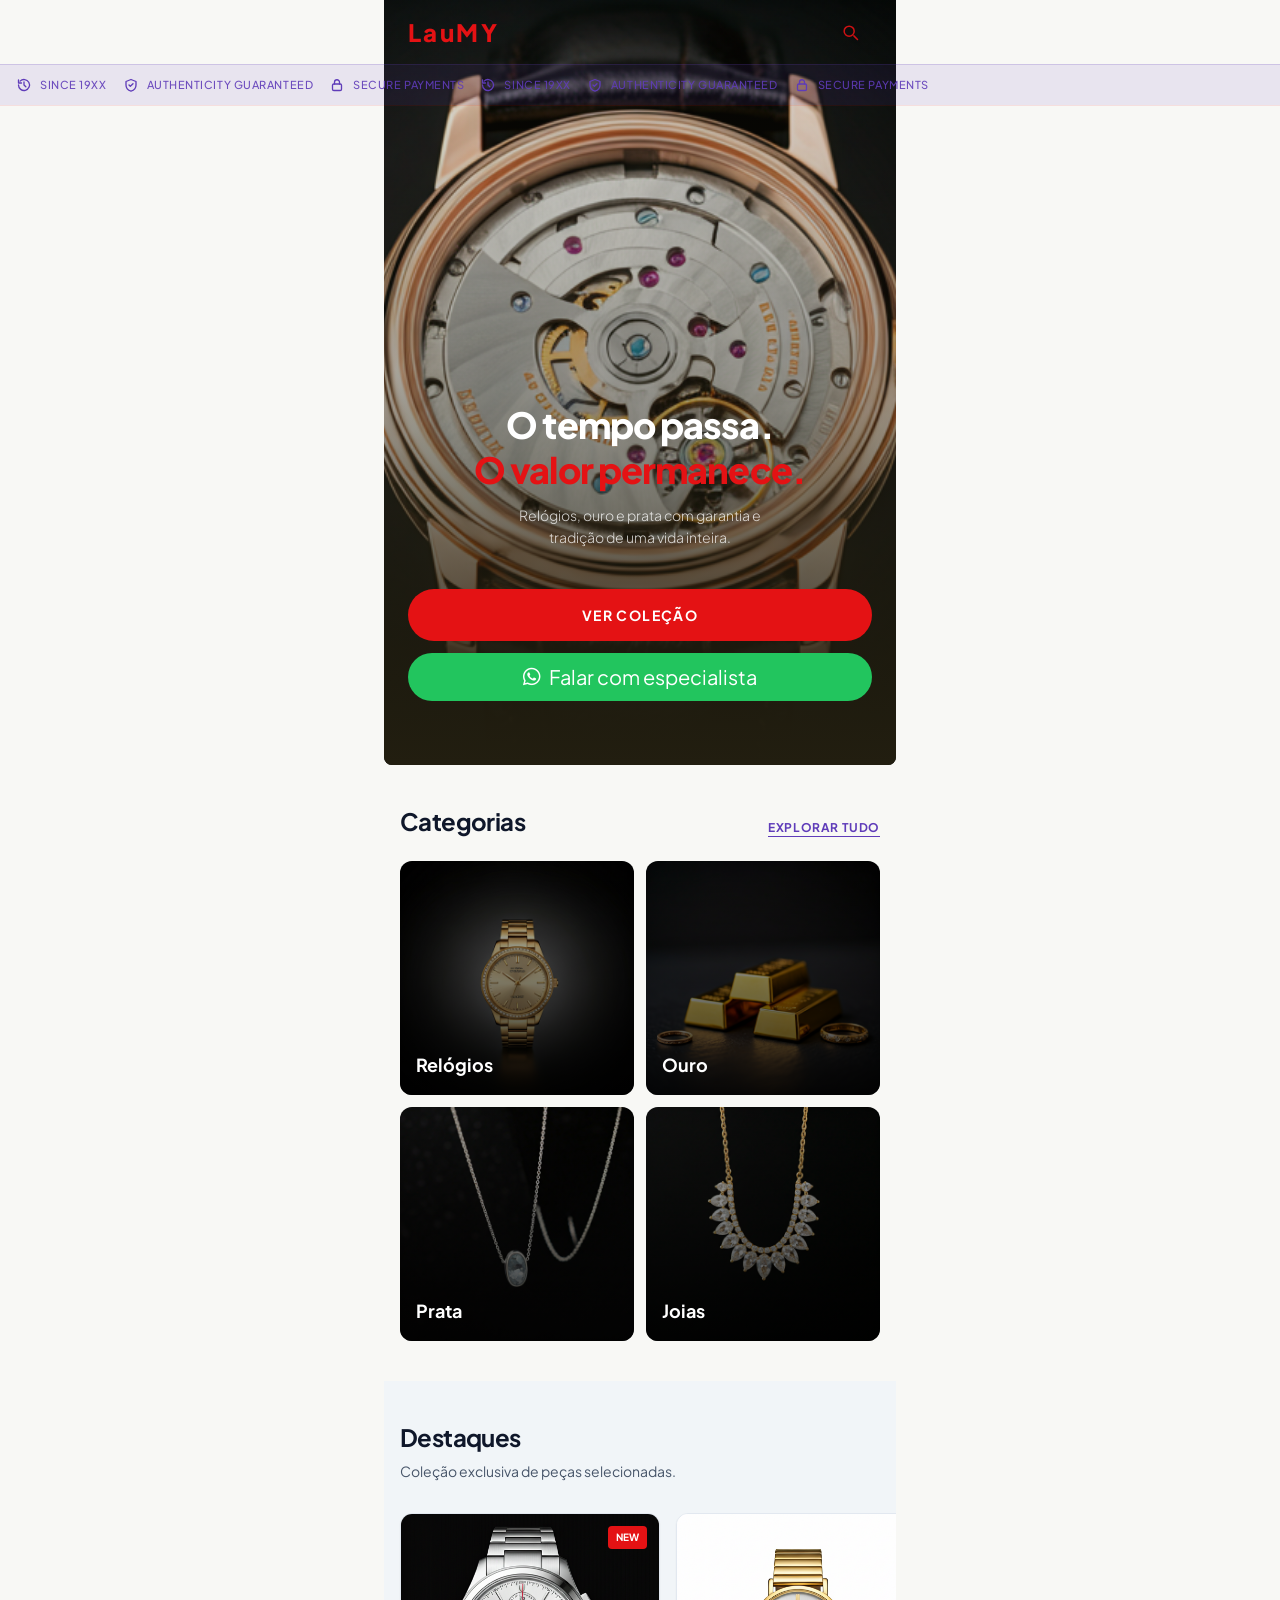
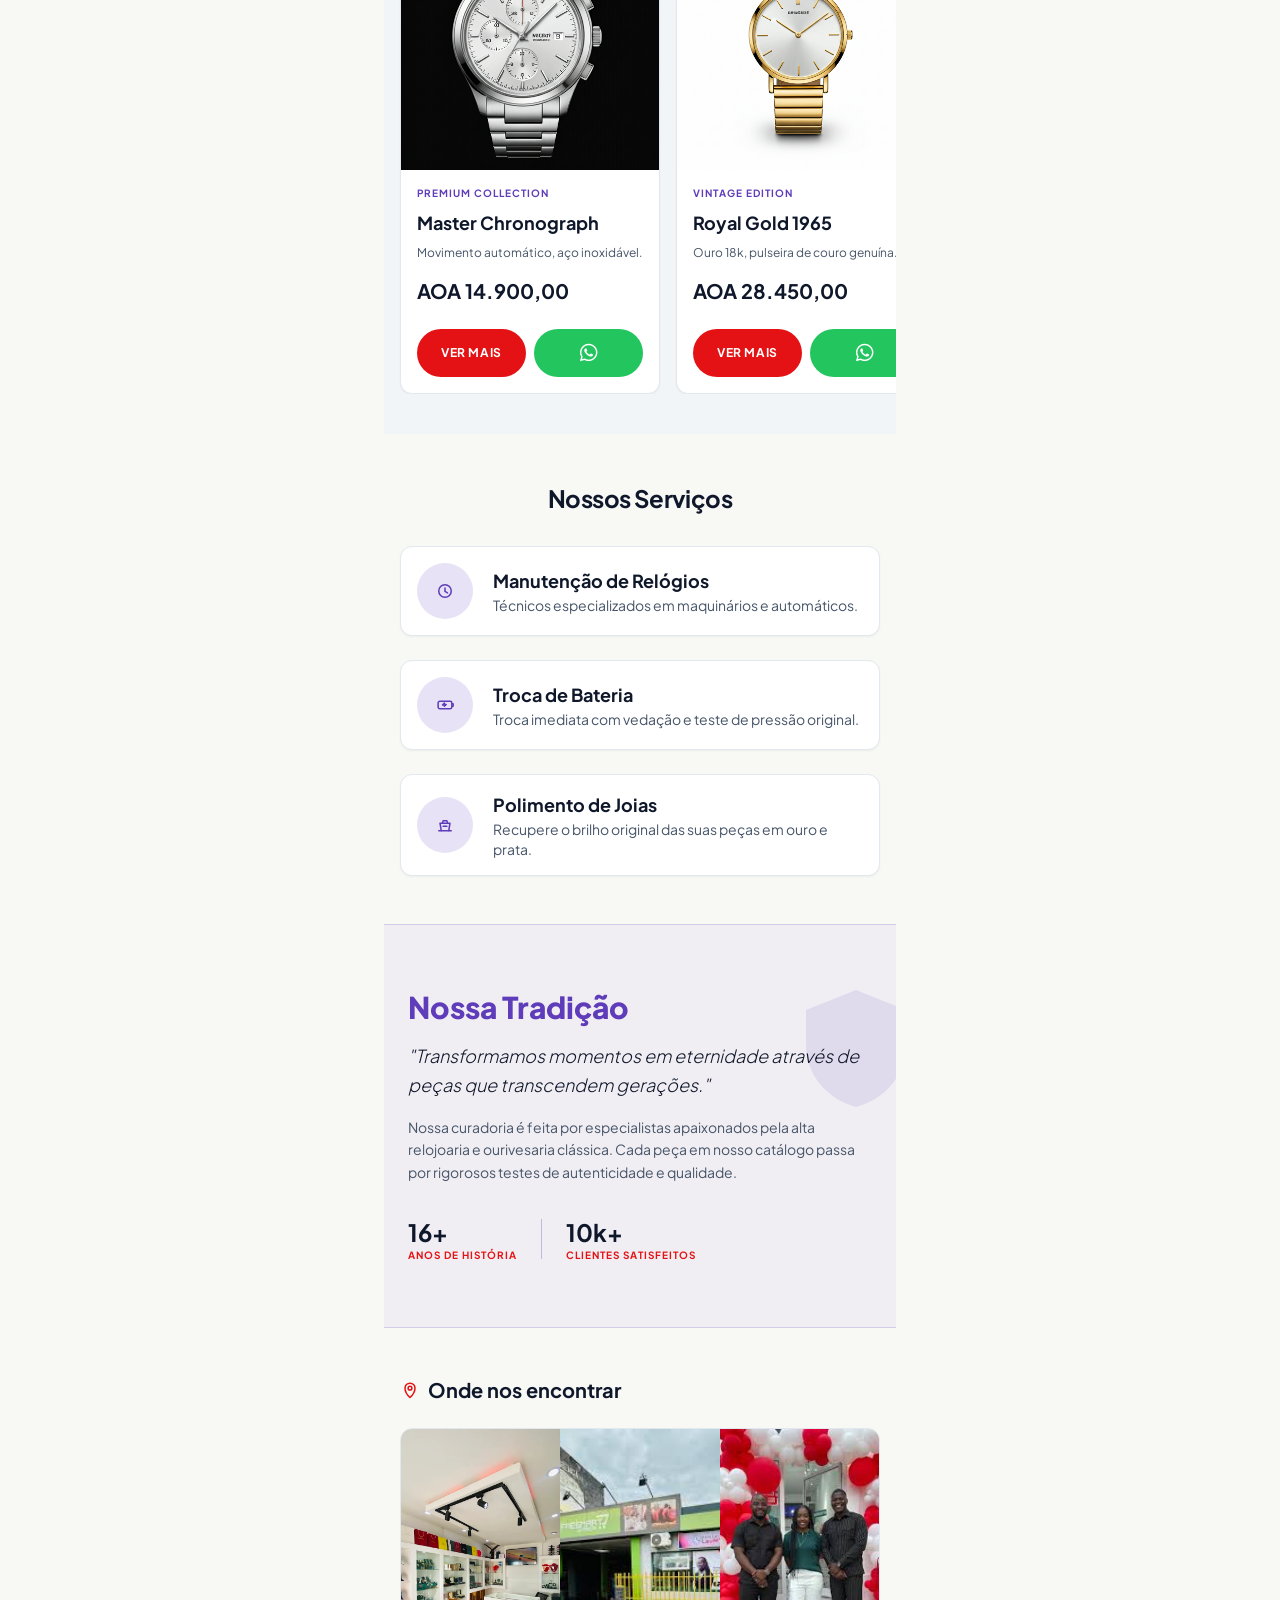
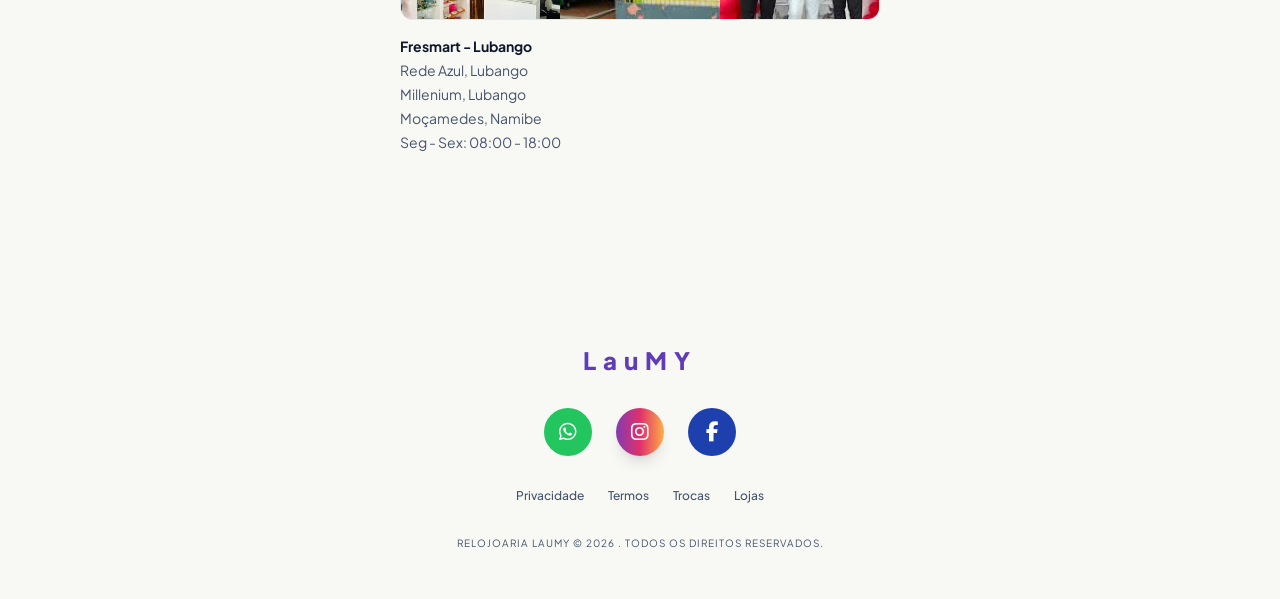
==== commit 86cdb238: "update" ====
--- a/index.html
+++ b/index.html
@@ -80,19 +80,26 @@
     <header class="fixed top-0 left-0 right-0 z-50 glass-header border-b border-primary/10">
         <div class="flex items-center justify-between px-6 h-16 max-w-lg mx-auto">
 
-            <h1 class="text-2xl font-black tracking-widest text-primary">LauMY</h1>
+            <h1 class="text-2xl font-black tracking-widest text-primary">
+                <a href="index.html" class="hover:opacity-90 transition-opacity">LauMY</a>
+            </h1>
 
             <div class="flex items-center gap-3">
-                <svg aria-hidden="true" class="icon text-primary/90" viewBox="0 0 24 24">
-                    <path d="m21 21-4.35-4.35" />
-                    <circle cx="11" cy="11" r="6" />
-                </svg>
+                <button type="button" data-search-open aria-label="Abrir pesquisa"
+                    class="text-primary/90 hover:text-primary transition-colors">
+                    <svg aria-hidden="true" class="icon" viewBox="0 0 24 24">
+                        <path d="m21 21-4.35-4.35" />
+                        <circle cx="11" cy="11" r="6" />
+                    </svg>
+                </button>
                 <div class="relative">
                 </div>
             </div>
         </div>
         <!-- Info Banner (Horizontal Scroll) -->
-        <div class="flex max-w-full gap-4 px-4 py-2 overflow-x-auto hide-scrollbar bg-secondary/10 border-t border-secondary/20">
+        <div id="info-banner"
+            class="flex max-w-full gap-4 px-4 py-2 overflow-x-auto hide-scrollbar bg-secondary/10 border-t border-secondary/20"
+            aria-label="Informações rápidas">
             <div class="flex h-6 shrink-0 items-center justify-center gap-x-2">
                 <svg aria-hidden="true" class="icon icon-sm text-secondary" viewBox="0 0 24 24">
                     <path d="M12 7.5v4.5l2.75 2.75" />
@@ -118,6 +125,21 @@
             </div>
         </div>
     </header>
+    <div id="site-search-overlay" class="fixed inset-0 z-[70] bg-black/45 hidden p-4">
+        <div class="max-w-lg mx-auto mt-14 bg-white border border-slate-200 rounded-xl shadow-xl overflow-hidden">
+            <div class="flex items-center gap-2 px-3 py-3 border-b border-slate-200">
+                <svg aria-hidden="true" class="icon text-secondary" viewBox="0 0 24 24">
+                    <path d="m21 21-4.35-4.35" />
+                    <circle cx="11" cy="11" r="6" />
+                </svg>
+                <input id="site-search-input" type="search" placeholder="Pesquisar produtos, categorias, paginas..."
+                    class="w-full bg-transparent text-sm outline-none placeholder:text-slate-400" />
+                <button type="button" data-search-close aria-label="Fechar pesquisa"
+                    class="text-slate-500 hover:text-slate-700 text-xs font-bold uppercase tracking-wide">Fechar</button>
+            </div>
+            <div id="site-search-results" class="max-h-80 overflow-y-auto p-2"></div>
+        </div>
+    </div>
 
     <main class=" pb-24 max-w-lg mx-auto">
         <!-- Hero Section -->
@@ -156,11 +178,11 @@
             </div>
         </section>
         <!-- Categories Section -->
-        <section class="p-4 py-10">
+        <section id="categorias" class="p-4 py-10">
             <div class="flex items-end justify-between mb-6">
                 <h3 class="text-2xl font-bold tracking-tight">Categorias</h3>
                 <a class="text-secondary text-xs font-bold uppercase tracking-wider border-b border-secondary"
-                    href="#">Explorar tudo</a>
+                    href="colecao.html#categorias">Explorar tudo</a>
             </div>
             <div class="grid grid-cols-2 gap-3">
                 <div class="group relative aspect-square overflow-hidden rounded-xl">
@@ -169,7 +191,7 @@
                         style='background-image: linear-gradient(rgba(0,0,0,0.2), rgba(0,0,0,0.8)), url("assets/images/landing/cat-watches.png");'>
                     </div>
                     <div class="absolute inset-0 flex items-end p-4">
-                        <p class="text-lg font-bold">Relógios</p>
+                        <p class="text-lg text-white font-bold">Relógios</p>
                     </div>
                 </div>
                 <div class="group relative aspect-square overflow-hidden rounded-xl">
@@ -178,7 +200,7 @@
                         style='background-image: linear-gradient(rgba(0,0,0,0.2), rgba(0,0,0,0.8)), url("assets/images/landing/cat-gold.png");'>
                     </div>
                     <div class="absolute inset-0 flex items-end p-4">
-                        <p class="text-lg font-bold">Ouro</p>
+                        <p class="text-lg text-white font-bold">Ouro</p>
                     </div>
                 </div>
                 <div class="group relative aspect-square overflow-hidden rounded-xl">
@@ -187,7 +209,7 @@
                         style='background-image: linear-gradient(rgba(0,0,0,0.2), rgba(0,0,0,0.8)), url("assets/images/landing/cat-silver.png");'>
                     </div>
                     <div class="absolute inset-0 flex items-end p-4">
-                        <p class="text-lg font-bold">Prata</p>
+                        <p class="text-lg text-white font-bold">Prata</p>
                     </div>
                 </div>
                 <div class="group relative aspect-square overflow-hidden rounded-xl">
@@ -196,7 +218,7 @@
                         style='background-image: linear-gradient(rgba(0,0,0,0.2), rgba(0,0,0,0.8)), url("assets/images/landing/cat-jewelry.png");'>
                     </div>
                     <div class="absolute inset-0 flex items-end p-4">
-                        <p class="text-lg font-bold">Joias</p>
+                        <p class="text-lg text-white font-bold">Joias</p>
                     </div>
                 </div>
             </div>
@@ -397,7 +419,7 @@
                 <li><a class="text-slate-600 hover:text-primary transition-colors" href="#">Trocas</a></li>
                 <li><a class="text-slate-600 hover:text-primary transition-colors" href="#">Lojas</a></li>
             </ul>
-            <p class="text-[10px] text-slate-600 uppercase tracking-widest">Â©2026 relojoaria LauMY. Todos os direitos
+           <p class="text-[10px] text-slate-600 uppercase tracking-widest">Relojoaria LauMY © 2026 . Todos os direitos
                 reservados.</p>
         </footer>
 
@@ -440,6 +462,190 @@
             });
         })();
     </script>
+    <script>
+        (() => {
+            const banner = document.getElementById("info-banner");
+            if (!banner || banner.dataset.initialized === "true") return;
+
+            banner.dataset.initialized = "true";
+
+            const prefersReducedMotion = window.matchMedia("(prefers-reduced-motion: reduce)").matches;
+            const items = Array.from(banner.children);
+            if (items.length === 0) return;
+
+            // Duplicate items to create a seamless infinite horizontal loop.
+            items.forEach((item) => {
+                const clone = item.cloneNode(true);
+                clone.setAttribute("aria-hidden", "true");
+                banner.appendChild(clone);
+            });
+
+            let rafId = null;
+            const speedPx = 0.55;
+
+            const normalizeScroll = () => {
+                const halfWidth = banner.scrollWidth / 2;
+                if (banner.scrollLeft >= halfWidth) {
+                    banner.scrollLeft -= halfWidth;
+                }
+            };
+
+            const tick = () => {
+                banner.scrollLeft += speedPx;
+                normalizeScroll();
+                rafId = window.requestAnimationFrame(tick);
+            };
+
+            const start = () => {
+                if (prefersReducedMotion || rafId !== null) return;
+                rafId = window.requestAnimationFrame(tick);
+            };
+
+            const stop = () => {
+                if (rafId === null) return;
+                window.cancelAnimationFrame(rafId);
+                rafId = null;
+            };
+
+            banner.addEventListener("mouseenter", stop);
+            banner.addEventListener("mouseleave", start);
+            banner.addEventListener("touchstart", stop, { passive: true });
+            banner.addEventListener("touchend", start, { passive: true });
+            banner.addEventListener("pointerdown", stop);
+            window.addEventListener("pointerup", start);
+            banner.addEventListener("focusin", stop);
+            banner.addEventListener("focusout", start);
+
+            document.addEventListener("visibilitychange", () => {
+                if (document.hidden) stop();
+                else start();
+            });
+
+            window.addEventListener("resize", normalizeScroll);
+            start();
+        })();
+    </script>
+    <script>
+        (() => {
+            const overlay = document.getElementById("site-search-overlay");
+            const input = document.getElementById("site-search-input");
+            const results = document.getElementById("site-search-results");
+            const openers = Array.from(document.querySelectorAll("[data-search-open]"));
+            const closers = Array.from(document.querySelectorAll("[data-search-close]"));
+
+            if (!overlay || !input || !results || openers.length === 0) return;
+
+            const entries = [
+                { title: "Pagina inicial", subtitle: "Hero e principais destaques", href: "index.html" },
+                { title: "Categorias", subtitle: "Ver todas as categorias", href: "index.html#categorias" },
+                { title: "Colecao", subtitle: "Pagina completa da colecao", href: "colecao.html" },
+                { title: "Destaques", subtitle: "Produtos em destaque", href: "colecao.html#destaques" },
+                { title: "WhatsApp", subtitle: "+244 933 170 799", href: "https://wa.me/244933170799?text=Ol%C3%A1%20Eldissone%20Vilonga", external: true },
+                { title: "Instagram", subtitle: "Eldissone Vilonga", href: "https://www.instagram.com/eldissone.vilonga/", external: true },
+                { title: "Facebook", subtitle: "Eldissone Vilonga", href: "https://www.facebook.com/eldissone.vilonga", external: true }
+            ];
+
+            const normalize = (value) =>
+                value.toLowerCase().normalize("NFD").replace(/[\u0300-\u036f]/g, "").trim();
+
+            const isOpen = () => !overlay.classList.contains("hidden");
+
+            const render = (queryText) => {
+                const query = normalize(queryText);
+                const filtered = query
+                    ? entries.filter((item) => normalize(`${item.title} ${item.subtitle}`).includes(query))
+                    : entries;
+
+                results.innerHTML = "";
+
+                if (filtered.length === 0) {
+                    const empty = document.createElement("p");
+                    empty.className = "px-3 py-4 text-sm text-slate-500";
+                    empty.textContent = "Nenhum resultado encontrado.";
+                    results.appendChild(empty);
+                    return;
+                }
+
+                filtered.forEach((item) => {
+                    const link = document.createElement("a");
+                    link.href = item.href;
+                    link.className =
+                        "block rounded-lg px-3 py-3 hover:bg-slate-100 transition-colors border border-transparent hover:border-slate-200";
+                    if (item.external) {
+                        link.target = "_blank";
+                        link.rel = "noopener noreferrer";
+                    }
+
+                    const title = document.createElement("p");
+                    title.className = "text-sm font-semibold text-slate-900";
+                    title.textContent = item.title;
+
+                    const subtitle = document.createElement("p");
+                    subtitle.className = "text-xs text-slate-500 mt-0.5";
+                    subtitle.textContent = item.subtitle;
+
+                    link.appendChild(title);
+                    link.appendChild(subtitle);
+                    results.appendChild(link);
+                });
+            };
+
+            const openSearch = () => {
+                overlay.classList.remove("hidden");
+                document.body.classList.add("overflow-hidden");
+                render(input.value);
+                window.setTimeout(() => input.focus(), 0);
+            };
+
+            const closeSearch = () => {
+                overlay.classList.add("hidden");
+                document.body.classList.remove("overflow-hidden");
+            };
+
+            openers.forEach((button) => button.addEventListener("click", openSearch));
+            closers.forEach((button) => button.addEventListener("click", closeSearch));
+
+            overlay.addEventListener("click", (event) => {
+                if (event.target === overlay) closeSearch();
+            });
+
+            input.addEventListener("input", () => render(input.value));
+
+            input.addEventListener("keydown", (event) => {
+                if (event.key === "Escape") {
+                    closeSearch();
+                    return;
+                }
+
+                if (event.key === "Enter") {
+                    const firstResult = results.querySelector("a");
+                    if (firstResult) firstResult.click();
+                }
+            });
+
+            document.addEventListener("keydown", (event) => {
+                const activeTag = (document.activeElement?.tagName || "").toLowerCase();
+                const typing = activeTag === "input" || activeTag === "textarea";
+
+                if ((event.ctrlKey || event.metaKey) && event.key.toLowerCase() === "k") {
+                    event.preventDefault();
+                    if (isOpen()) closeSearch();
+                    else openSearch();
+                    return;
+                }
+
+                if (event.key === "/" && !typing) {
+                    event.preventDefault();
+                    openSearch();
+                    return;
+                }
+
+                if (event.key === "Escape" && isOpen()) closeSearch();
+            });
+
+            render("");
+        })();
+    </script>
 </body>
 
-</html>+</html>
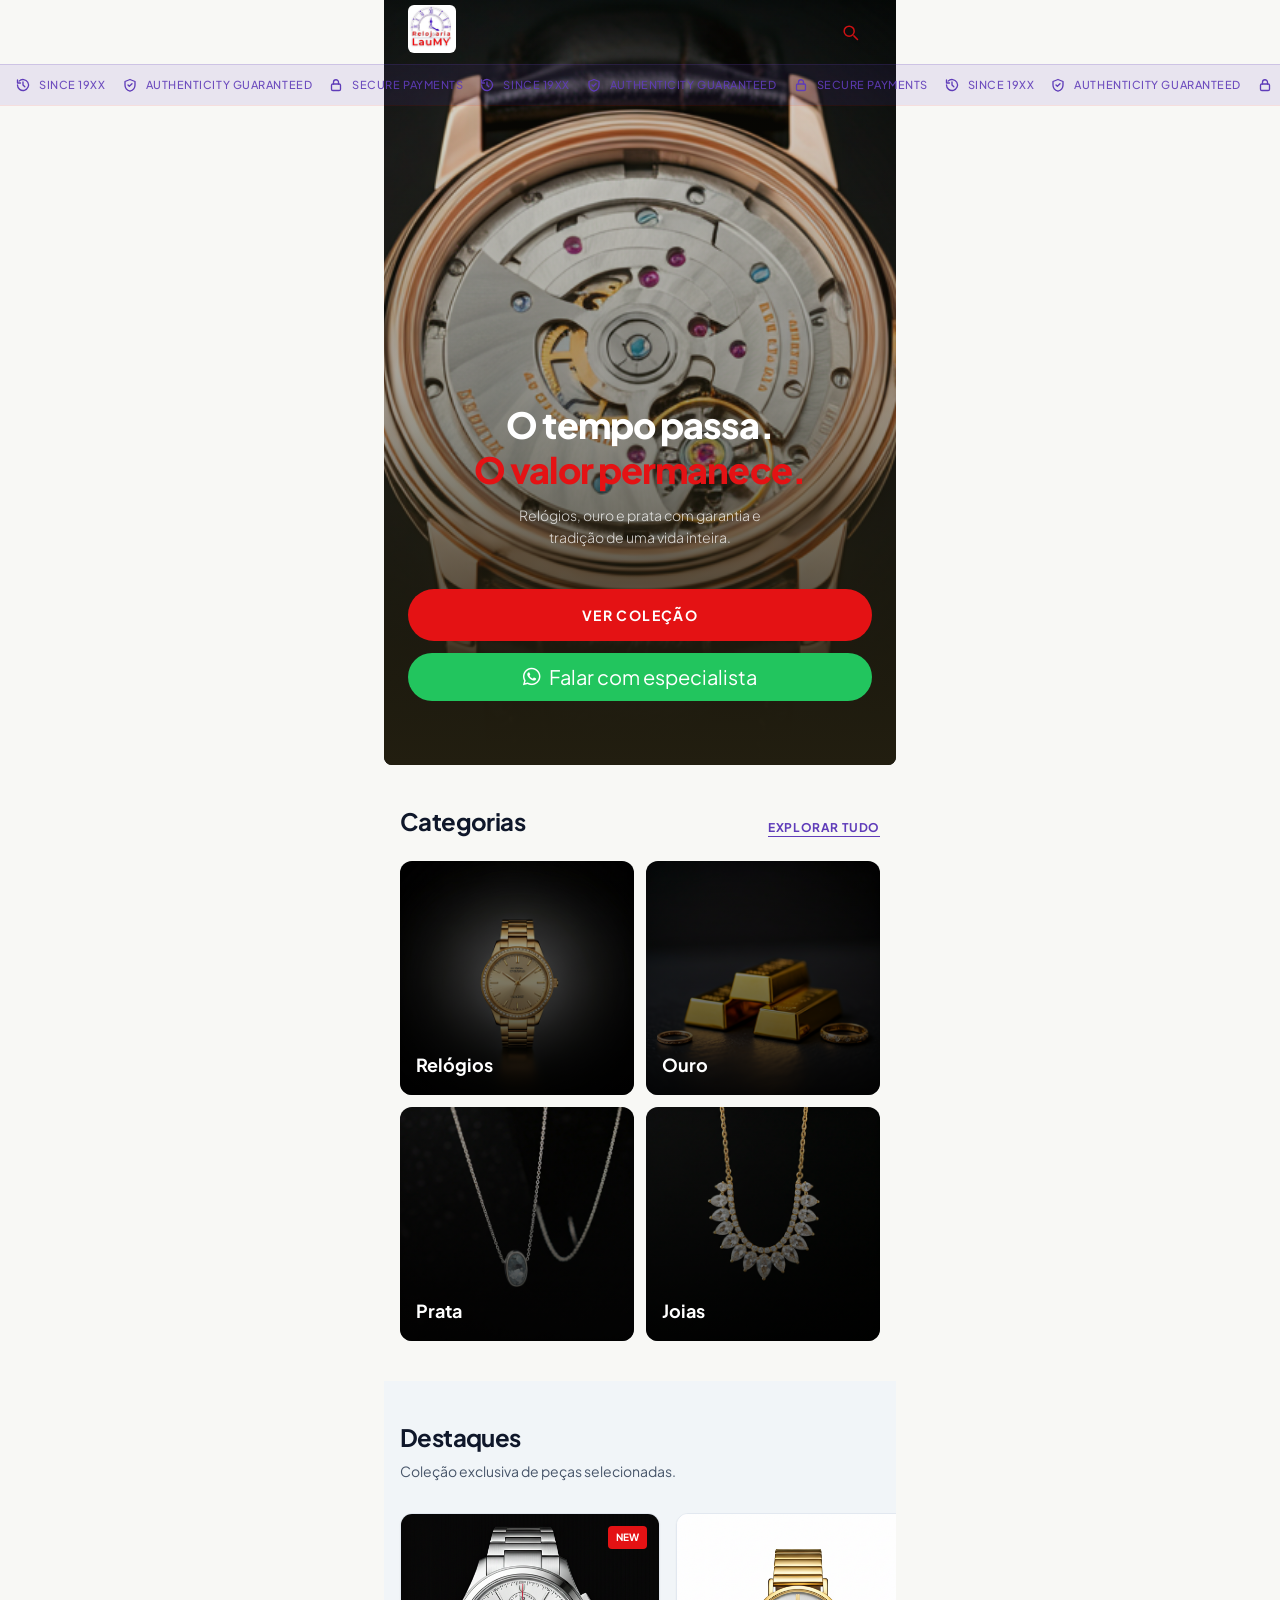
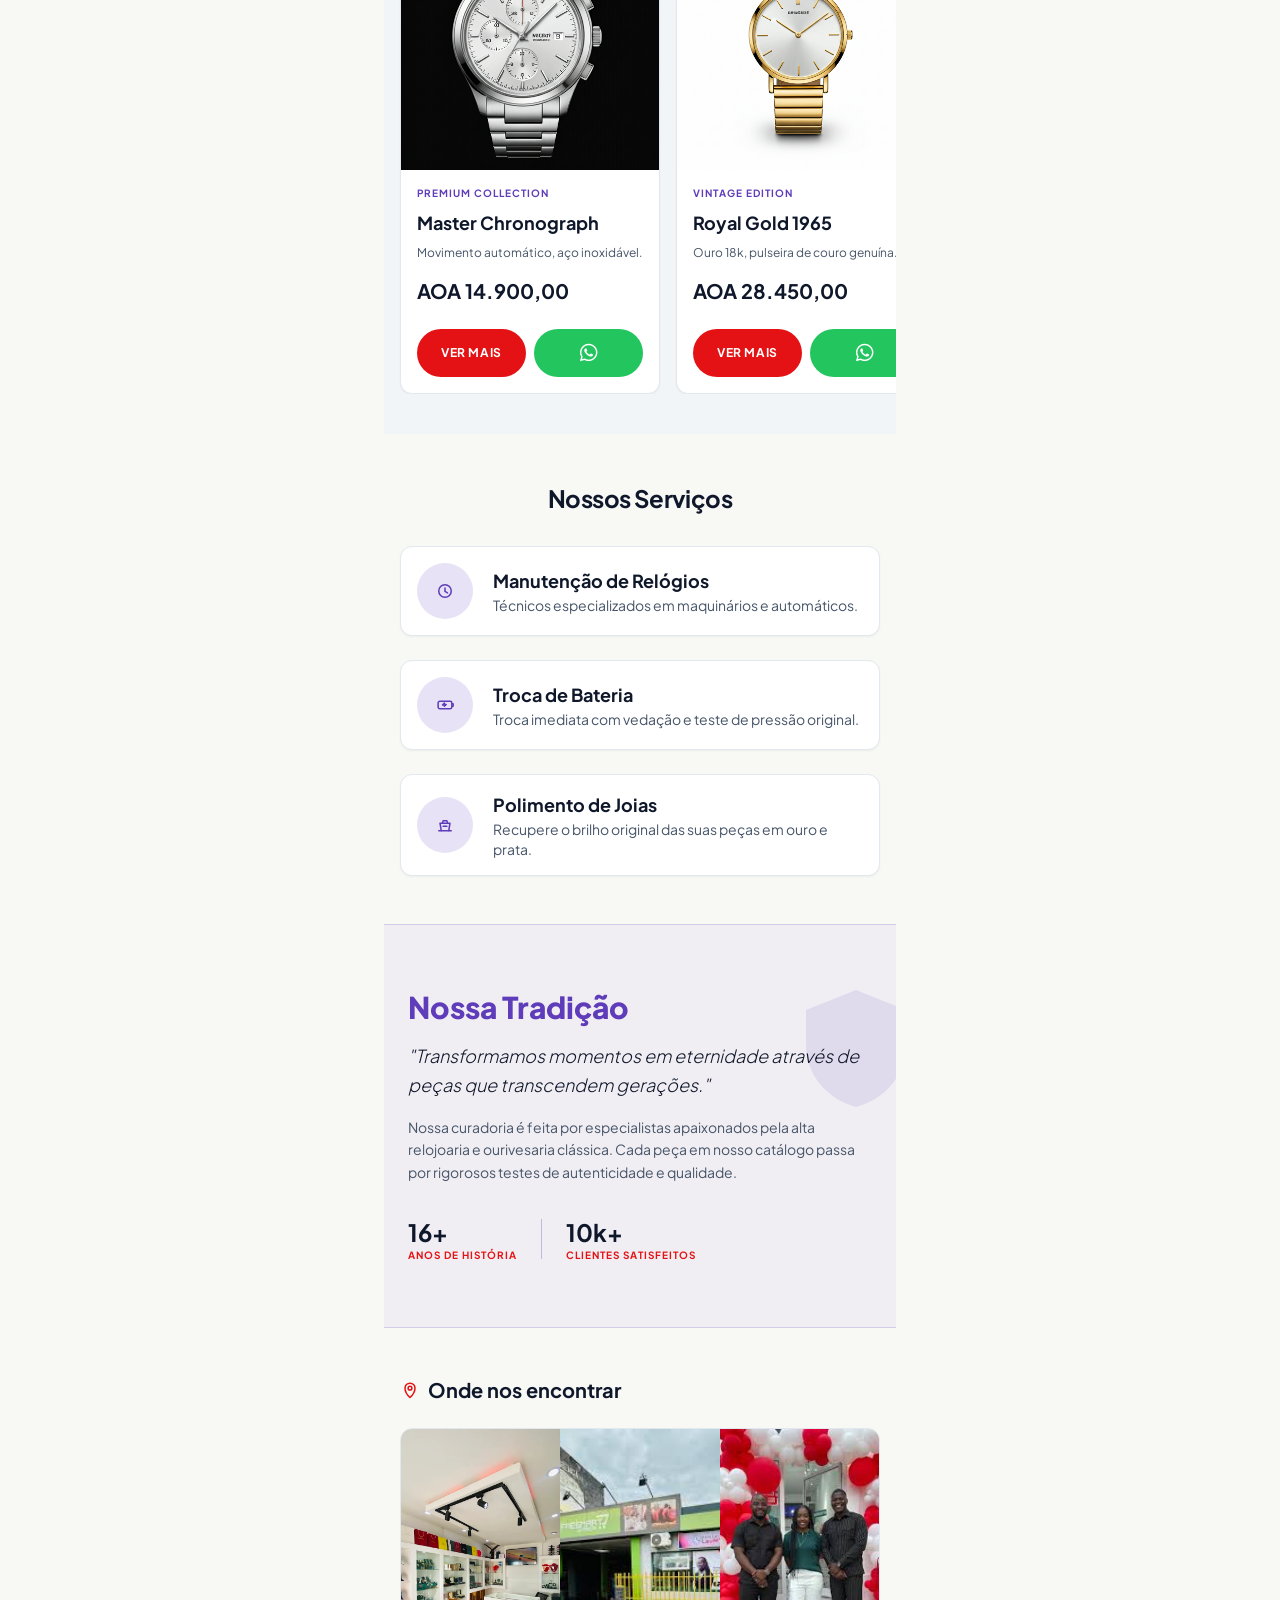
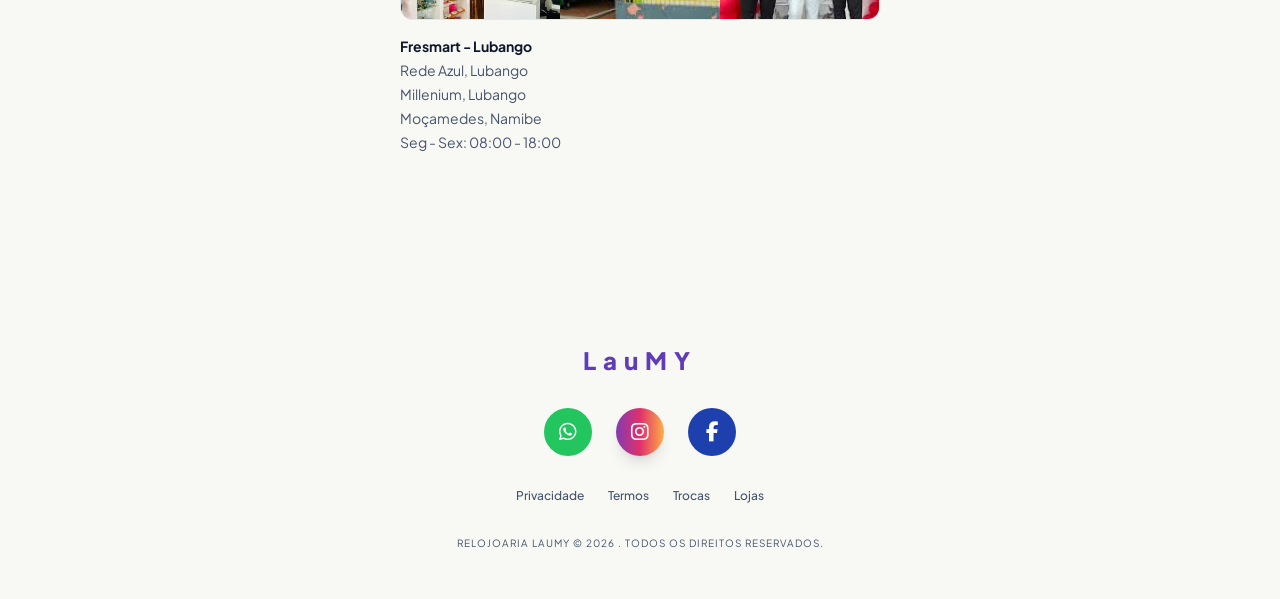
==== commit 9875c627: "update" ====
--- a/index.html
+++ b/index.html
@@ -45,6 +45,12 @@
             scrollbar-width: none;
         }
 
+        .info-banner {
+            -webkit-overflow-scrolling: touch;
+            overscroll-behavior-x: contain;
+            touch-action: pan-x;
+        }
+
         .icon {
             width: 1.25rem;
             height: 1.25rem;
@@ -81,7 +87,10 @@
         <div class="flex items-center justify-between px-6 h-16 max-w-lg mx-auto">
 
             <h1 class="text-2xl font-black tracking-widest text-primary">
-                <a href="index.html" class="hover:opacity-90 transition-opacity">LauMY</a>
+                <a href="index.html" class="inline-flex items-center hover:opacity-90 transition-opacity"
+                    aria-label="LauMY">
+                    <img src="assets/icons/laumy.jpg" alt="Logo LauMY" class="h-12 w-auto object-contain rounded-md" />
+                </a>
             </h1>
 
             <div class="flex items-center gap-3">
@@ -98,7 +107,7 @@
         </div>
         <!-- Info Banner (Horizontal Scroll) -->
         <div id="info-banner"
-            class="flex max-w-full gap-4 px-4 py-2 overflow-x-auto hide-scrollbar bg-secondary/10 border-t border-secondary/20"
+            class="info-banner flex max-w-full gap-4 px-4 py-2 overflow-x-auto hide-scrollbar bg-secondary/10 border-t border-secondary/20"
             aria-label="Informações rápidas">
             <div class="flex h-6 shrink-0 items-center justify-center gap-x-2">
                 <svg aria-hidden="true" class="icon icon-sm text-secondary" viewBox="0 0 24 24">
@@ -469,35 +478,68 @@
 
             banner.dataset.initialized = "true";
 
-            const prefersReducedMotion = window.matchMedia("(prefers-reduced-motion: reduce)").matches;
+            const motionQuery = window.matchMedia
+                ? window.matchMedia("(prefers-reduced-motion: reduce)")
+                : { matches: false };
+            let prefersReducedMotion = !!motionQuery.matches;
+
             const items = Array.from(banner.children);
             if (items.length === 0) return;
 
-            // Duplicate items to create a seamless infinite horizontal loop.
-            items.forEach((item) => {
-                const clone = item.cloneNode(true);
-                clone.setAttribute("aria-hidden", "true");
-                banner.appendChild(clone);
-            });
+            const appendCloneSet = () => {
+                items.forEach((item) => {
+                    const clone = item.cloneNode(true);
+                    clone.setAttribute("aria-hidden", "true");
+                    clone.dataset.infoClone = "true";
+                    banner.appendChild(clone);
+                });
+            };
+
+            const clearClones = () => {
+                banner.querySelectorAll("[data-info-clone='true']").forEach((node) => node.remove());
+            };
+
+            const ensureOverflow = () => {
+                clearClones();
+                appendCloneSet();
+
+                const targetWidth = Math.max(banner.clientWidth * 2, 1);
+                let guard = 0;
+                while (banner.scrollWidth < targetWidth && guard < 12) {
+                    appendCloneSet();
+                    guard += 1;
+                }
+            };
 
             let rafId = null;
-            const speedPx = 0.55;
+            let lastTime = 0;
+            const speedPxPerSecond = 32;
 
             const normalizeScroll = () => {
                 const halfWidth = banner.scrollWidth / 2;
-                if (banner.scrollLeft >= halfWidth) {
-                    banner.scrollLeft -= halfWidth;
+                if (halfWidth <= 1) return;
+                if (banner.scrollLeft >= halfWidth) banner.scrollLeft -= halfWidth;
+                if (banner.scrollLeft < 0) banner.scrollLeft += halfWidth;
+            };
+
+            const tick = (timestamp) => {
+                if (prefersReducedMotion) {
+                    stop();
+                    return;
                 }
-            };
-
-            const tick = () => {
-                banner.scrollLeft += speedPx;
+
+                if (lastTime === 0) lastTime = timestamp;
+                const delta = timestamp - lastTime;
+                lastTime = timestamp;
+
+                banner.scrollLeft += (speedPxPerSecond * delta) / 1000;
                 normalizeScroll();
                 rafId = window.requestAnimationFrame(tick);
             };
 
             const start = () => {
                 if (prefersReducedMotion || rafId !== null) return;
+                lastTime = 0;
                 rafId = window.requestAnimationFrame(tick);
             };
 
@@ -507,12 +549,29 @@
                 rafId = null;
             };
 
+            const onMotionChange = (event) => {
+                prefersReducedMotion = !!event.matches;
+                if (prefersReducedMotion) stop();
+                else start();
+            };
+
+            if (typeof motionQuery.addEventListener === "function") {
+                motionQuery.addEventListener("change", onMotionChange);
+            } else if (typeof motionQuery.addListener === "function") {
+                motionQuery.addListener(onMotionChange);
+            }
+
+            const onResize = () => {
+                ensureOverflow();
+                normalizeScroll();
+            };
+
             banner.addEventListener("mouseenter", stop);
             banner.addEventListener("mouseleave", start);
             banner.addEventListener("touchstart", stop, { passive: true });
             banner.addEventListener("touchend", start, { passive: true });
-            banner.addEventListener("pointerdown", stop);
-            window.addEventListener("pointerup", start);
+            banner.addEventListener("mousedown", stop);
+            window.addEventListener("mouseup", start);
             banner.addEventListener("focusin", stop);
             banner.addEventListener("focusout", start);
 
@@ -521,7 +580,11 @@
                 else start();
             });
 
-            window.addEventListener("resize", normalizeScroll);
+            window.addEventListener("resize", onResize);
+            window.addEventListener("orientationchange", onResize);
+
+            ensureOverflow();
+            normalizeScroll();
             start();
         })();
     </script>
